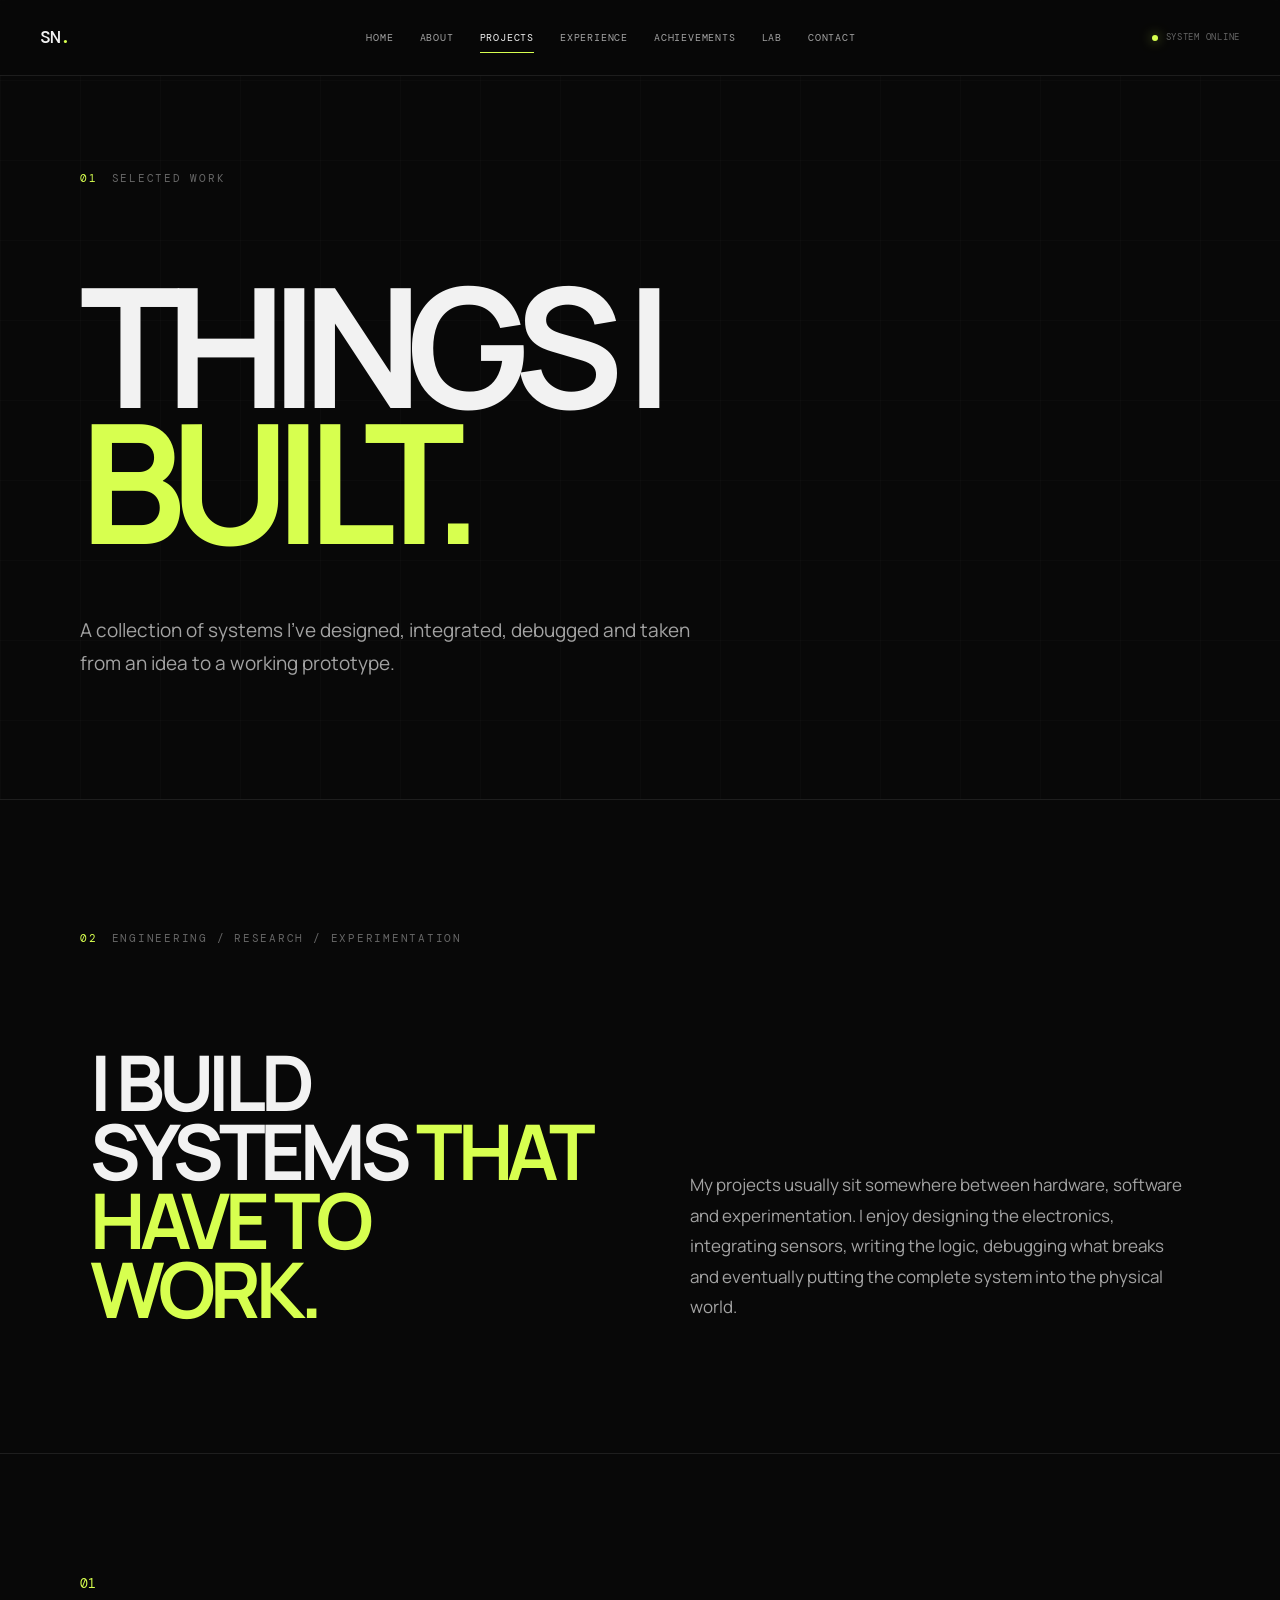
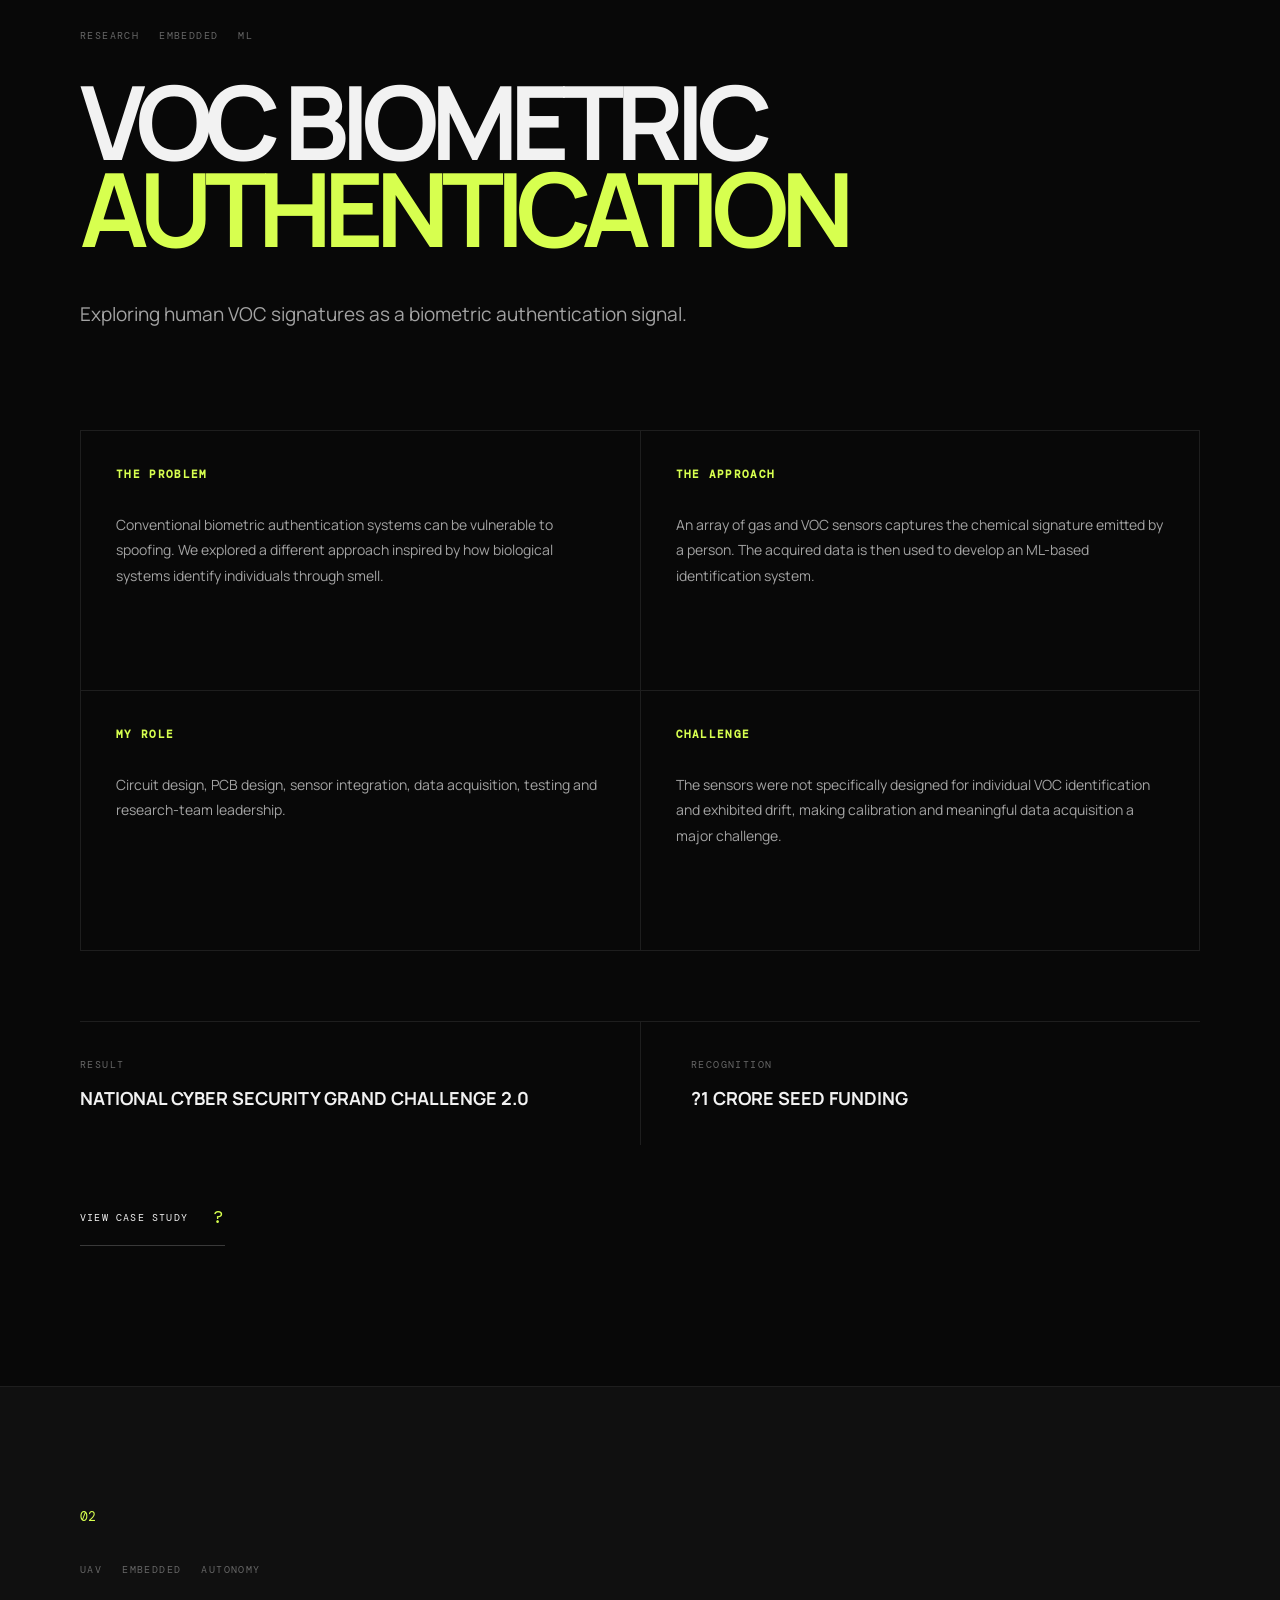
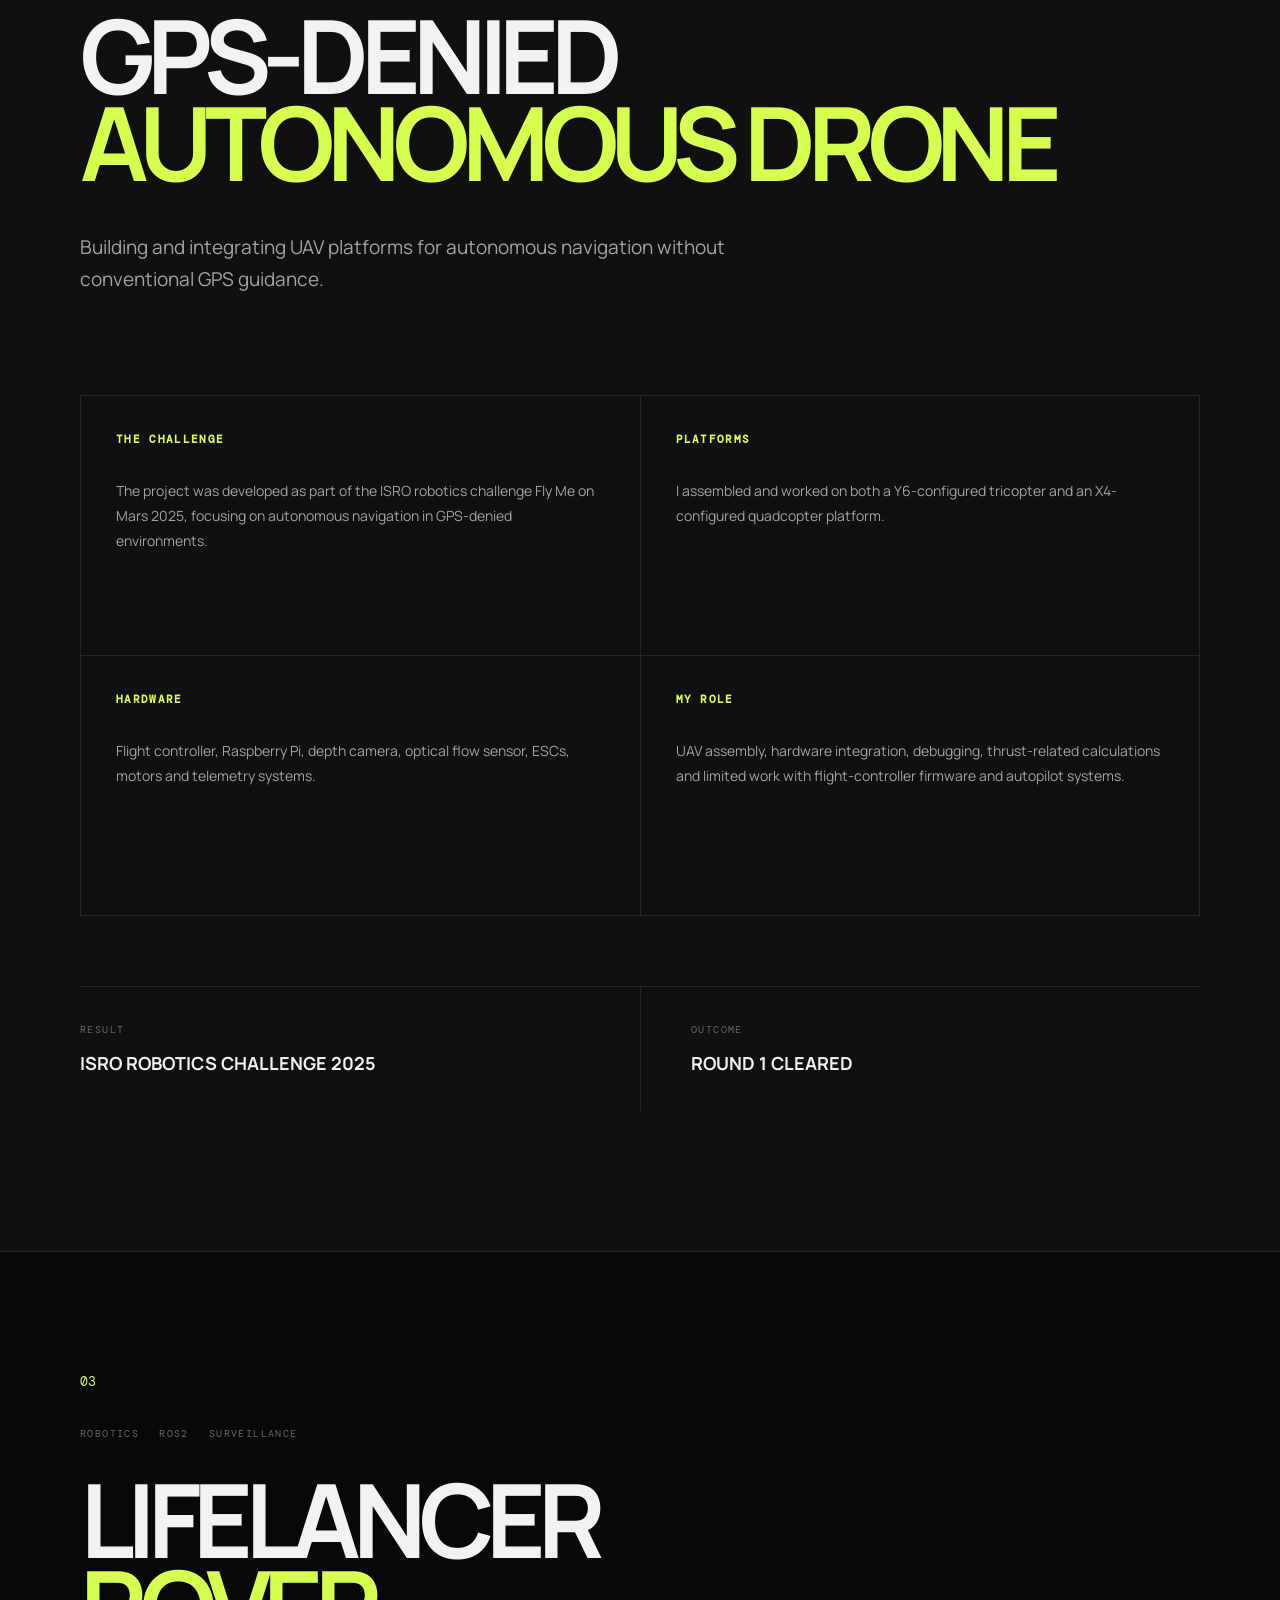
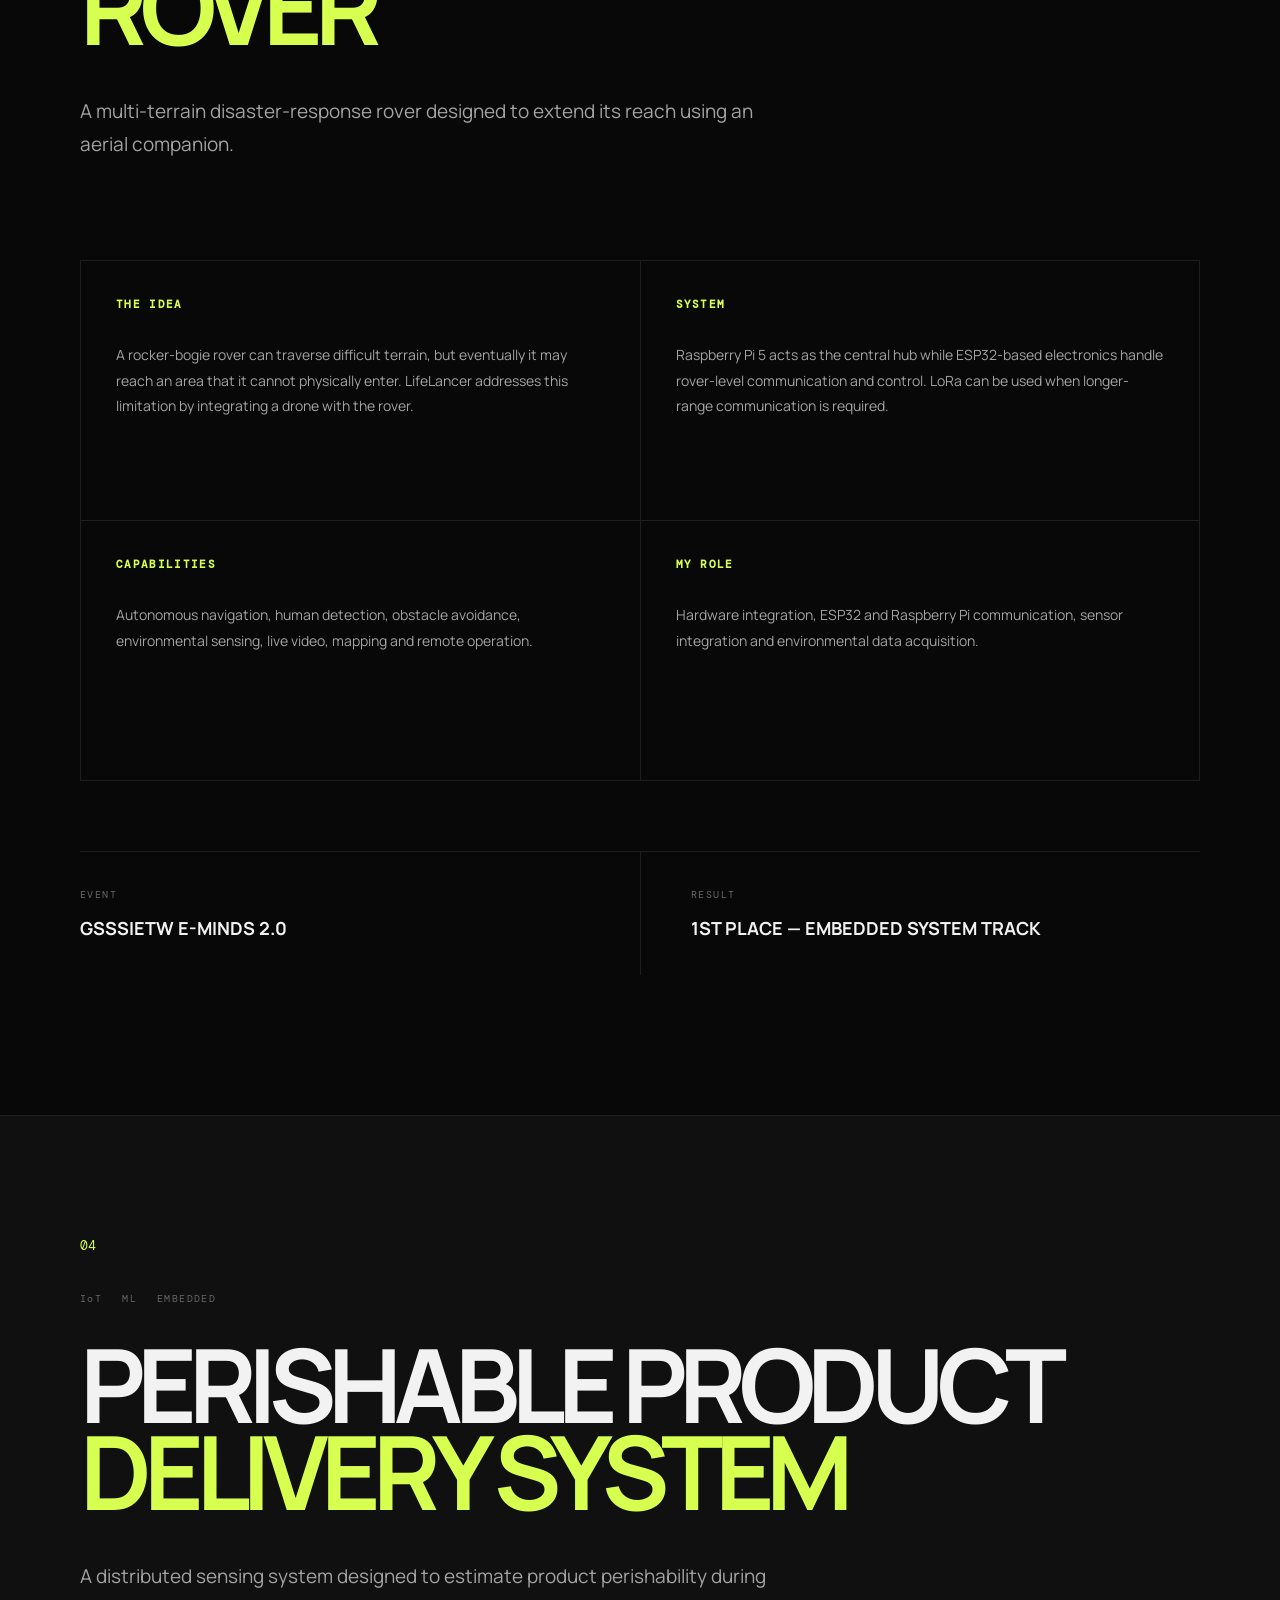
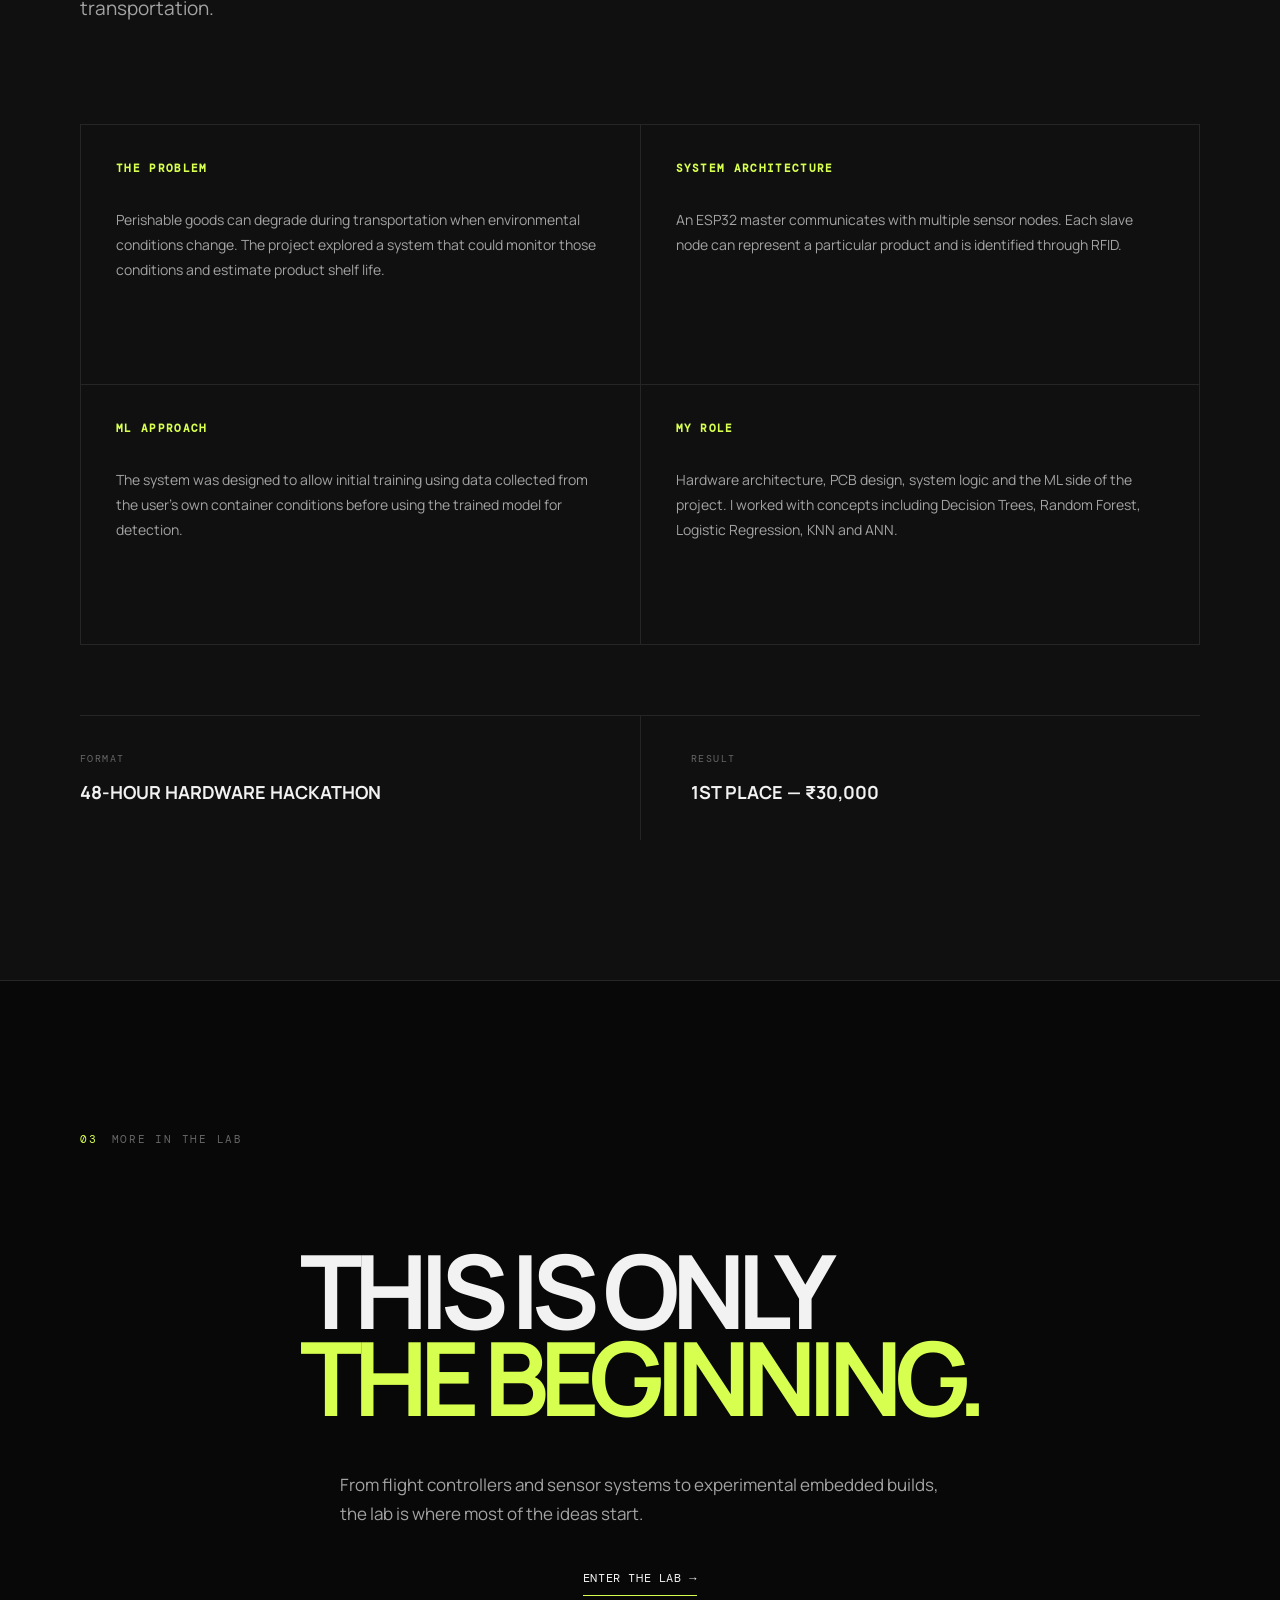
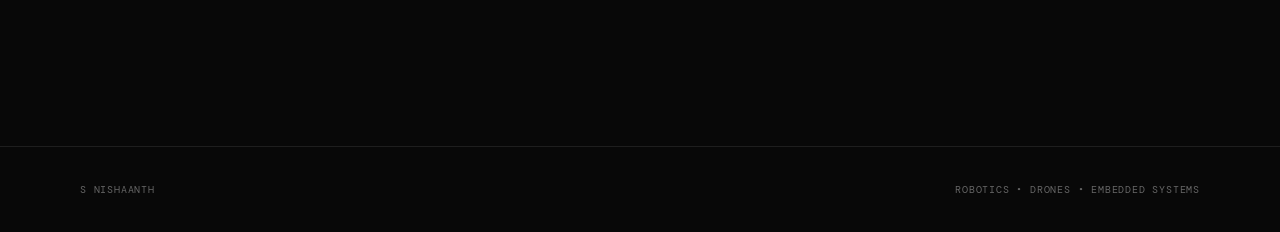
==== projects.html @ 8796f2fa "Initial portfolio website" ====
<!DOCTYPE html>
<html lang="en">
<head>
    <meta charset="UTF-8">
    <meta name="viewport" content="width=device-width, initial-scale=1.0">

    <title>S NISHAANTH | Projects</title>

    <meta
        name="description"
        content="Selected engineering projects by S NISHAANTH — robotics, drones, embedded systems, IoT and applied ML."
    >

    <link rel="stylesheet" href="css/style.css">
    <link rel="stylesheet" href="css/projects.css">
</head>

<body>

<!-- ================= NAVIGATION ================= -->

<header class="navbar">

    <a href="index.html" class="brand">
        SN<span>.</span>
    </a>

    <nav class="nav-links">
        <a href="index.html">Home</a>
        <a href="about.html">About</a>
        <a href="projects.html" class="active">Projects</a>
        <a href="experience.html">Experience</a>
        <a href="achievements.html">Achievements</a>
        <a href="lab.html">Lab</a>
        <a href="contact.html">Contact</a>
    </nav>

    <div class="system-status">
        <span class="status-dot"></span>
        SYSTEM ONLINE
    </div>

</header>


<!-- ================= PROJECT HERO ================= -->

<main>

<section class="projects-hero">

    <div class="section-label">
        <span>01</span>
        SELECTED WORK
    </div>

    <div class="projects-hero-content">

        <h1>
            THINGS I
            <span>BUILT.</span>
        </h1>

        <p>
            A collection of systems I've designed, integrated,
            debugged and taken from an idea to a working prototype.
        </p>

    </div>

</section>


<!-- ================= PROJECT INTRO ================= -->

<section class="project-intro">

    <div class="section-label">
        <span>02</span>
        ENGINEERING / RESEARCH / EXPERIMENTATION
    </div>

    <div class="intro-layout">

        <h2>
            I BUILD SYSTEMS
            <span>THAT HAVE TO WORK.</span>
        </h2>

        <p>
            My projects usually sit somewhere between hardware,
            software and experimentation. I enjoy designing the
            electronics, integrating sensors, writing the logic,
            debugging what breaks and eventually putting the
            complete system into the physical world.
        </p>

    </div>

</section>

<!-- ================= PROJECT 01 ================= -->

<section class="project project-featured">

    <div class="project-number">01</div>

    <div class="project-meta">
        <span>RESEARCH</span>
        <span>EMBEDDED</span>
        <span>ML</span>
    </div>

    <div class="project-content">

        <h2>
            VOC BIOMETRIC
            <span>AUTHENTICATION</span>
        </h2>

        <p class="project-subtitle">
            Exploring human VOC signatures as a biometric
            authentication signal.
        </p>

        <div class="project-grid">

            <div>
                <h3>THE PROBLEM</h3>

                <p>
                    Conventional biometric authentication systems
                    can be vulnerable to spoofing. We explored a
                    different approach inspired by how biological
                    systems identify individuals through smell.
                </p>
            </div>

            <div>
                <h3>THE APPROACH</h3>

                <p>
                    An array of gas and VOC sensors captures the
                    chemical signature emitted by a person. The
                    acquired data is then used to develop an ML-based
                    identification system.
                </p>
            </div>

            <div>
                <h3>MY ROLE</h3>

                <p>
                    Circuit design, PCB design, sensor integration,
                    data acquisition, testing and research-team
                    leadership.
                </p>
            </div>

            <div>
                <h3>CHALLENGE</h3>

                <p>
                    The sensors were not specifically designed for
                    individual VOC identification and exhibited
                    drift, making calibration and meaningful data
                    acquisition a major challenge.
                </p>
            </div>

        </div>

        <div class="project-result">

            <div>
                <span>RESULT</span>

                <strong>
                    NATIONAL CYBER SECURITY
                    GRAND CHALLENGE 2.0
                </strong>
            </div>

            <div>
                <span>RECOGNITION</span>

                <strong>
                    ?1 CRORE SEED FUNDING
                </strong>
            </div>

        </div>

        <div class="project-case-link">

            <a href="voc.html">
                VIEW CASE STUDY
                <span>?</span>
            </a>

        </div>

    </div>

</section>

  


<!-- ================= PROJECT 02 ================= -->

<section class="project project-dark">

    <div class="project-number">02</div>

    <div class="project-meta">
        <span>UAV</span>
        <span>EMBEDDED</span>
        <span>AUTONOMY</span>
    </div>

    <div class="project-content">

        <h2>
            GPS-DENIED
            <span>AUTONOMOUS DRONE</span>
        </h2>

        <p class="project-subtitle">
            Building and integrating UAV platforms for autonomous
            navigation without conventional GPS guidance.
        </p>

        <div class="project-grid">

            <div>
                <h3>THE CHALLENGE</h3>

                <p>
                    The project was developed as part of the ISRO
                    robotics challenge Fly Me on Mars 2025,
                    focusing on autonomous navigation in
                    GPS-denied environments.
                </p>
            </div>

            <div>
                <h3>PLATFORMS</h3>

                <p>
                    I assembled and worked on both a Y6-configured
                    tricopter and an X4-configured quadcopter
                    platform.
                </p>
            </div>

            <div>
                <h3>HARDWARE</h3>

                <p>
                    Flight controller, Raspberry Pi, depth camera,
                    optical flow sensor, ESCs, motors and telemetry
                    systems.
                </p>
            </div>

            <div>
                <h3>MY ROLE</h3>

                <p>
                    UAV assembly, hardware integration, debugging,
                    thrust-related calculations and limited work
                    with flight-controller firmware and autopilot
                    systems.
                </p>
            </div>

        </div>

        <div class="project-result">

            <div>
                <span>RESULT</span>
                <strong>
                    ISRO ROBOTICS CHALLENGE 2025
                </strong>
            </div>

            <div>
                <span>OUTCOME</span>
                <strong>
                    ROUND 1 CLEARED
                </strong>
            </div>

        </div>

    </div>

</section>


<!-- ================= PROJECT 03 ================= -->

<section class="project">

    <div class="project-number">03</div>

    <div class="project-meta">
        <span>ROBOTICS</span>
        <span>ROS2</span>
        <span>SURVEILLANCE</span>
    </div>

    <div class="project-content">

        <h2>
            LIFELANCER
            <span>ROVER</span>
        </h2>

        <p class="project-subtitle">
            A multi-terrain disaster-response rover designed to
            extend its reach using an aerial companion.
        </p>

        <div class="project-grid">

            <div>
                <h3>THE IDEA</h3>

                <p>
                    A rocker-bogie rover can traverse difficult
                    terrain, but eventually it may reach an area
                    that it cannot physically enter. LifeLancer
                    addresses this limitation by integrating a
                    drone with the rover.
                </p>
            </div>

            <div>
                <h3>SYSTEM</h3>

                <p>
                    Raspberry Pi 5 acts as the central hub while
                    ESP32-based electronics handle rover-level
                    communication and control. LoRa can be used
                    when longer-range communication is required.
                </p>
            </div>

            <div>
                <h3>CAPABILITIES</h3>

                <p>
                    Autonomous navigation, human detection,
                    obstacle avoidance, environmental sensing,
                    live video, mapping and remote operation.
                </p>
            </div>

            <div>
                <h3>MY ROLE</h3>

                <p>
                    Hardware integration, ESP32 and Raspberry Pi
                    communication, sensor integration and
                    environmental data acquisition.
                </p>
            </div>

        </div>

        <div class="project-result">

            <div>
                <span>EVENT</span>
                <strong>
                    GSSSIETW E-MINDS 2.0
                </strong>
            </div>

            <div>
                <span>RESULT</span>
                <strong>
                    1ST PLACE — EMBEDDED SYSTEM TRACK
                </strong>
            </div>

        </div>

    </div>

</section>


<!-- ================= PROJECT 04 ================= -->

<section class="project project-dark">

    <div class="project-number">04</div>

    <div class="project-meta">
        <span>IoT</span>
        <span>ML</span>
        <span>EMBEDDED</span>
    </div>

    <div class="project-content">

        <h2>
            PERISHABLE PRODUCT
            <span>DELIVERY SYSTEM</span>
        </h2>

        <p class="project-subtitle">
            A distributed sensing system designed to estimate
            product perishability during transportation.
        </p>

        <div class="project-grid">

            <div>
                <h3>THE PROBLEM</h3>

                <p>
                    Perishable goods can degrade during
                    transportation when environmental conditions
                    change. The project explored a system that could
                    monitor those conditions and estimate product
                    shelf life.
                </p>
            </div>

            <div>
                <h3>SYSTEM ARCHITECTURE</h3>

                <p>
                    An ESP32 master communicates with multiple
                    sensor nodes. Each slave node can represent a
                    particular product and is identified through RFID.
                </p>
            </div>

            <div>
                <h3>ML APPROACH</h3>

                <p>
                    The system was designed to allow initial training
                    using data collected from the user's own
                    container conditions before using the trained
                    model for detection.
                </p>
            </div>

            <div>
                <h3>MY ROLE</h3>

                <p>
                    Hardware architecture, PCB design, system logic
                    and the ML side of the project. I worked with
                    concepts including Decision Trees, Random Forest,
                    Logistic Regression, KNN and ANN.
                </p>
            </div>

        </div>

        <div class="project-result">

            <div>
                <span>FORMAT</span>
                <strong>
                    48-HOUR HARDWARE HACKATHON
                </strong>
            </div>

            <div>
                <span>RESULT</span>
                <strong>
                    1ST PLACE — ₹30,000
                </strong>
            </div>

        </div>

    </div>

</section>


<!-- ================= END ================= -->

<section class="projects-end">

    <div class="section-label">
        <span>03</span>
        MORE IN THE LAB
    </div>

    <h2>
        THIS IS ONLY
        <span>THE BEGINNING.</span>
    </h2>

    <p>
        From flight controllers and sensor systems to
        experimental embedded builds, the lab is where
        most of the ideas start.
    </p>

    <a href="lab.html" class="text-link">
        ENTER THE LAB →
    </a>

</section>

</main>


<!-- ================= FOOTER ================= -->

<footer>

    <div>
        S NISHAANTH
    </div>

    <div>
        ROBOTICS • DRONES • EMBEDDED SYSTEMS
    </div>

</footer>

<script src="js/main.js"></script>

</body>
</html>
---- css/style.css ----
@import url('https://fonts.googleapis.com/css2?family=DM+Mono:wght@300;400;500&family=Manrope:wght@400;500;600;700;800&display=swap');

/* =========================================================
   ROOT / DESIGN SYSTEM
========================================================= */

:root {
    --bg: #080808;
    --bg-soft: #0c0c0c;
    --surface: #111111;
    --surface-hover: #171717;

    --text: #f2f2f2;
    --text-soft: #a3a3a3;
    --text-dim: #666666;

    --line: rgba(255, 255, 255, 0.09);
    --line-strong: rgba(255, 255, 255, 0.20);

    --accent: #d7ff4f;

    --mono: "DM Mono", monospace;
    --sans: "Manrope", sans-serif;

    --max-width: 1400px;
}


/* =========================================================
   RESET
========================================================= */

* {
    margin: 0;
    padding: 0;
    box-sizing: border-box;
}

html {
    scroll-behavior: smooth;
}

body {
    background: var(--bg);
    color: var(--text);
    font-family: var(--sans);
    line-height: 1.5;
    overflow-x: hidden;
}

a {
    color: inherit;
    text-decoration: none;
}

button,
input,
textarea {
    font: inherit;
}

::selection {
    background: var(--accent);
    color: #000;
}


/* =========================================================
   GLOBAL
========================================================= */

.section {
    width: min(var(--max-width), calc(100% - 80px));
    margin: 0 auto;
    padding: 140px 0;
}

.section-label {
    display: flex;
    align-items: center;
    gap: 14px;

    color: var(--text-dim);

    font-family: var(--mono);
    font-size: 11px;
    letter-spacing: 0.16em;
    text-transform: uppercase;
}

.section-label span {
    color: var(--accent);
}


/* =========================================================
   NAVIGATION
========================================================= */

.navbar {
    position: fixed;
    top: 0;
    left: 0;

    width: 100%;
    height: 76px;

    padding: 0 40px;

    display: flex;
    align-items: center;
    justify-content: space-between;

    border-bottom: 1px solid var(--line);

    background: rgba(8, 8, 8, 0.82);

    backdrop-filter: blur(14px);

    z-index: 1000;
}

.brand {
    font-family: var(--mono);
    font-size: 18px;
    font-weight: 500;
    letter-spacing: -0.05em;
}

.brand span {
    color: var(--accent);
}

.nav-links {
    display: flex;
    gap: 26px;
}

.nav-links a {
    position: relative;

    color: var(--text-soft);

    font-family: var(--mono);
    font-size: 10px;
    letter-spacing: 0.08em;
    text-transform: uppercase;

    transition: color 0.25s ease;
}

.nav-links a:hover,
.nav-links a.active {
    color: var(--text);
}

.nav-links a.active::after {
    content: "";

    position: absolute;
    left: 0;
    bottom: -8px;

    width: 100%;
    height: 1px;

    background: var(--accent);
}

.system-status {
    display: flex;
    align-items: center;
    gap: 8px;

    color: var(--text-dim);

    font-family: var(--mono);
    font-size: 9px;
    letter-spacing: 0.08em;
}

.status-dot {
    width: 6px;
    height: 6px;

    border-radius: 50%;

    background: var(--accent);

    box-shadow: 0 0 12px rgba(215, 255, 79, 0.6);
}


/* =========================================================
   HERO
========================================================= */

.hero {
    position: relative;

    min-height: 100vh;

    padding: 180px 80px 150px;

    display: flex;
    flex-direction: column;
    justify-content: center;

    overflow: hidden;
}

.hero-grid {
    position: absolute;
    inset: 0;

    background-image:
        linear-gradient(var(--line) 1px, transparent 1px),
        linear-gradient(90deg, var(--line) 1px, transparent 1px);

    background-size: 80px 80px;

    opacity: 0.25;

    mask-image: linear-gradient(
        to bottom,
        black,
        transparent 90%
    );

    pointer-events: none;
}

.hero-content {
    position: relative;
    z-index: 2;

    max-width: 1150px;
}

.eyebrow {
    display: flex;
    gap: 14px;

    margin-bottom: 28px;

    color: var(--text-dim);

    font-family: var(--mono);
    font-size: 11px;
    letter-spacing: 0.16em;
}

.eyebrow span {
    color: var(--accent);
}

.hero h1 {
    margin-bottom: 16px;

    font-size: clamp(64px, 11vw, 170px);

    font-weight: 800;

    letter-spacing: -0.08em;
    line-height: 0.9;
}

.hero-role {
    color: var(--text-soft);

    font-family: var(--mono);
    font-size: clamp(12px, 1.4vw, 17px);
    letter-spacing: 0.12em;
}

.hero-role span {
    color: var(--accent);
}

.hero-statement {
    max-width: 780px;

    margin-top: 50px;

    color: var(--text-soft);

    font-size: clamp(24px, 3vw, 42px);
    line-height: 1.25;

    letter-spacing: -0.035em;
}

.hero-statement span {
    color: var(--accent);
}

.hero-actions {
    display: flex;
    gap: 14px;

    margin-top: 50px;
    margin-bottom: 90px;
}

.btn {
    display: inline-flex;
    align-items: center;
    gap: 20px;

    padding: 15px 20px;

    border: 1px solid var(--line-strong);

    font-family: var(--mono);
    font-size: 10px;
    letter-spacing: 0.08em;

    transition:
        background 0.25s ease,
        color 0.25s ease,
        border-color 0.25s ease,
        transform 0.25s ease;
}

.btn:hover {
    transform: translateY(-2px);
}

.btn-primary {
    background: var(--accent);
    color: #000;
    border-color: var(--accent);
}

.btn-primary:hover {
    background: #e5ff7a;
}

.btn-secondary:hover {
    background: var(--surface);
    border-color: var(--text-soft);
}

.hero-meta {
    position: absolute;

    left: 80px;
    right: 80px;
    bottom: 45px;

    display: flex;
    gap: 80px;

    z-index: 2;
}

.hero-meta > div {
    display: flex;
    flex-direction: column;
    gap: 7px;
}

.meta-label {
    color: var(--text-dim);

    font-family: var(--mono);
    font-size: 9px;
    letter-spacing: 0.14em;
}

.meta-value {
    color: var(--text-soft);

    font-family: var(--mono);
    font-size: 11px;
}

.scroll-indicator {
    position: absolute;

    right: 80px;
    bottom: 45px;

    display: flex;
    align-items: center;
    gap: 12px;

    color: var(--text-dim);

    font-family: var(--mono);
    font-size: 9px;
    letter-spacing: 0.10em;

    z-index: 2;
}

.scroll-line {
    width: 60px;
    height: 1px;

    background: var(--line-strong);
}


/* =========================================================
   INTRO
========================================================= */

.intro {
    display: grid;
    grid-template-columns: 1fr 2fr;
    gap: 80px;

    border-top: 1px solid var(--line);
}

.intro-content {
    max-width: 900px;
}

.intro h2 {
    font-size: clamp(38px, 5vw, 72px);
    line-height: 1.02;
    letter-spacing: -0.06em;
}

.intro h2 span {
    color: var(--accent);
}

.intro p {
    max-width: 680px;

    margin-top: 40px;

    color: var(--text-soft);

    font-size: 18px;
    line-height: 1.8;
}


/* =========================================================
   TEXT LINKS
========================================================= */

.text-link {
    display: inline-block;

    margin-top: 30px;

    color: var(--text);

    font-family: var(--mono);
    font-size: 10px;
    letter-spacing: 0.08em;

    border-bottom: 1px solid var(--line-strong);

    padding-bottom: 6px;

    transition:
        color 0.25s ease,
        border-color 0.25s ease;
}

.text-link:hover {
    color: var(--accent);
    border-color: var(--accent);
}


/* =========================================================
   PROJECTS
========================================================= */

.projects-preview {
    border-top: 1px solid var(--line);
}

.section-heading {
    display: flex;
    justify-content: space-between;
    align-items: center;

    margin-bottom: 60px;
}

.section-heading .text-link {
    margin-top: 0;
}

.project-list {
    border-top: 1px solid var(--line);
}

.project-card {
    position: relative;

    display: grid;
    grid-template-columns: 100px 1fr 60px;
    align-items: center;

    min-height: 240px;

    padding: 30px 0;

    border-bottom: 1px solid var(--line);

    transition:
        padding 0.35s ease,
        background 0.35s ease;
}

.project-card:hover {
    padding-left: 25px;
    padding-right: 25px;

    background: var(--surface);
}

.project-number {
    color: var(--text-dim);

    font-family: var(--mono);
    font-size: 11px;
}

.project-category {
    margin-bottom: 14px;

    color: var(--text-dim);

    font-family: var(--mono);
    font-size: 9px;
    letter-spacing: 0.12em;
}

.project-info h3 {
    font-size: clamp(28px, 4vw, 58px);
    line-height: 0.95;
    letter-spacing: -0.055em;
}

.project-info p {
    max-width: 580px;

    margin-top: 18px;

    color: var(--text-soft);

    font-size: 14px;
}

.project-arrow {
    color: var(--text-dim);

    font-size: 24px;

    transition:
        color 0.25s ease,
        transform 0.25s ease;
}

.project-card:hover .project-arrow {
    color: var(--accent);
    transform: translate(5px, -5px);
}


/* =========================================================
   IMPACT
========================================================= */

.impact {
    border-top: 1px solid var(--line);
}

.impact-grid {
    display: grid;
    grid-template-columns: repeat(3, 1fr);

    margin-top: 70px;

    border-top: 1px solid var(--line);
    border-bottom: 1px solid var(--line);
}

.impact-block {
    min-height: 360px;

    padding: 35px;

    border-right: 1px solid var(--line);

    display: flex;
    flex-direction: column;
    justify-content: space-between;
}

.impact-block:last-child {
    border-right: none;
}

.impact-number {
    color: var(--accent);

    font-family: var(--mono);
    font-size: 11px;
}

.impact-block h3 {
    font-size: 52px;
    letter-spacing: -0.06em;
}

.impact-block p {
    max-width: 300px;

    color: var(--text-soft);

    font-size: 14px;
    line-height: 1.7;
}


/* =========================================================
   PHILOSOPHY
========================================================= */

.philosophy {
    border-top: 1px solid var(--line);
}

.philosophy blockquote {
    max-width: 1100px;

    margin-top: 70px;

    font-size: clamp(38px, 5vw, 75px);
    line-height: 1.05;
    letter-spacing: -0.06em;
}

.philosophy blockquote::first-letter {
    color: var(--accent);
}


/* =========================================================
   CTA
========================================================= */

.cta {
    border-top: 1px solid var(--line);
}

.cta h2 {
    max-width: 900px;

    margin-top: 60px;

    font-size: clamp(60px, 10vw, 150px);
    line-height: 0.85;

    letter-spacing: -0.08em;
}

.cta h2 span {
    color: var(--accent);
}

.cta p {
    max-width: 500px;

    margin-top: 40px;

    color: var(--text-soft);
}

.cta .btn {
    margin-top: 35px;
}


/* =========================================================
   FOOTER
========================================================= */

.footer {
    width: min(var(--max-width), calc(100% - 80px));

    margin: 0 auto;

    padding: 35px 0;

    border-top: 1px solid var(--line);

    display: grid;
    grid-template-columns: 1fr auto 1fr;
    align-items: center;
}

.footer-brand {
    font-family: var(--mono);
    font-size: 11px;
}

.footer-links {
    display: flex;
    gap: 25px;
}

.footer-links a {
    color: var(--text-dim);

    font-family: var(--mono);
    font-size: 9px;
    letter-spacing: 0.08em;

    transition: color 0.2s ease;
}

.footer-links a:hover {
    color: var(--accent);
}

.footer-copy {
    text-align: right;

    color: var(--text-dim);

    font-family: var(--mono);
    font-size: 9px;
}


/* =========================================================
   RESPONSIVE
========================================================= */

@media (max-width: 1000px) {

    .nav-links {
        display: none;
    }

    .system-status {
        display: none;
    }

    .navbar {
        padding: 0 25px;
    }

    .hero {
        padding: 150px 30px 100px;
    }

    .hero-meta {
        left: 30px;
        right: 30px;

        gap: 35px;
    }

    .scroll-indicator {
        display: none;
    }

    .section {
        width: min(100% - 50px, var(--max-width));
        padding: 100px 0;
    }

    .intro {
        grid-template-columns: 1fr;
        gap: 45px;
    }

    .impact-grid {
        grid-template-columns: 1fr;
    }

    .impact-block {
        border-right: none;
        border-bottom: 1px solid var(--line);
    }

    .impact-block:last-child {
        border-bottom: none;
    }

    .footer {
        width: calc(100% - 50px);

        grid-template-columns: 1fr;

        gap: 20px;
    }

    .footer-copy {
        text-align: left;
    }
}


@media (max-width: 600px) {

    .hero h1 {
        font-size: 18vw;
    }

    .hero-statement {
        font-size: 27px;
    }

    .hero-meta {
        position: relative;

        left: auto;
        right: auto;
        bottom: auto;

        margin-top: 10px;

        flex-direction: column;
        gap: 20px;
    }

    .hero-actions {
        flex-direction: column;
        align-items: flex-start;

        margin-bottom: 50px;
    }

    .project-card {
        grid-template-columns: 45px 1fr 30px;
        min-height: 200px;
    }

    .project-card:hover {
        padding-left: 10px;
        padding-right: 10px;
    }

    .project-info h3 {
        font-size: 30px;
    }

    .project-info p {
        font-size: 12px;
    }

    .impact-block {
        min-height: 280px;
    }

    .cta h2 {
        font-size: 18vw;
    }
}
---- css/projects.css ----
/* =========================================================
   PROJECTS PAGE
========================================================= */

.projects-hero {
    min-height: 82vh;
    padding: 170px 80px 120px;
    border-bottom: 1px solid var(--line);
    position: relative;
    overflow: hidden;
}

.projects-hero::before {
    content: "";
    position: absolute;
    inset: 0;

    background-image:
        linear-gradient(var(--line) 1px, transparent 1px),
        linear-gradient(90deg, var(--line) 1px, transparent 1px);

    background-size: 80px 80px;
    opacity: 0.2;

    pointer-events: none;
}

.projects-hero-content {
    position: relative;
    z-index: 2;
    max-width: 1200px;
    margin: 90px auto 0;
}

.projects-hero h1 {
    font-size: clamp(80px, 13vw, 200px);
    line-height: 0.82;
    letter-spacing: -0.09em;
    margin: 0;
    max-width: 1100px;
}

.projects-hero h1 span {
    color: var(--accent);
    display: block;
}

.projects-hero p {
    max-width: 650px;
    margin-top: 65px;
    color: var(--text-soft);
    font-size: 19px;
    line-height: 1.7;
}


/* =========================================================
   INTRO
========================================================= */

.project-intro {
    padding: 130px 80px;
    border-bottom: 1px solid var(--line);
}

.intro-layout {
    max-width: 1100px;
    margin: 100px auto 0;

    display: grid;
    grid-template-columns: 1fr 1fr;
    gap: 100px;
    align-items: end;
}

.intro-layout h2 {
    font-size: clamp(45px, 6vw, 90px);
    line-height: 0.9;
    letter-spacing: -0.07em;
    margin: 0;
}

.intro-layout h2 span {
    color: var(--accent);
}

.intro-layout p {
    color: var(--text-soft);
    font-size: 17px;
    line-height: 1.8;
}


/* =========================================================
   PROJECT
========================================================= */

.project {
    padding: 120px 80px 140px;
    border-bottom: 1px solid var(--line);
    position: relative;
}

.project-dark {
    background: #101010;
}

.project-number {
    color: var(--accent);
    font-family: var(--mono);
    font-size: 13px;
    margin-bottom: 35px;
}

.project-meta {
    display: flex;
    gap: 20px;
    margin-bottom: 35px;

    color: var(--text-dim);
    font-family: var(--mono);
    font-size: 10px;
    letter-spacing: 0.14em;
}

.project-content {
    max-width: 1200px;
    margin: auto;
}

.project h2 {
    font-size: clamp(55px, 8vw, 120px);
    line-height: 0.85;
    letter-spacing: -0.08em;
    margin: 0;
    max-width: 1000px;
}

.project h2 span {
    display: block;
    color: var(--accent);
}

.project-subtitle {
    max-width: 700px;
    margin-top: 45px;

    color: var(--text-soft);
    font-size: 19px;
    line-height: 1.7;
}


/* =========================================================
   PROJECT GRID
========================================================= */

.project-grid {
    display: grid;
    grid-template-columns: repeat(2, 1fr);

    margin-top: 100px;

    border-top: 1px solid var(--line);
    border-left: 1px solid var(--line);
}

.project-grid > div {
    min-height: 260px;
    padding: 35px;

    border-right: 1px solid var(--line);
    border-bottom: 1px solid var(--line);
}

.project-grid h3 {
    color: var(--accent);

    font-family: var(--mono);
    font-size: 11px;
    letter-spacing: 0.12em;

    margin-bottom: 30px;
}

.project-grid p {
    max-width: 500px;

    color: var(--text-soft);
    font-size: 14px;
    line-height: 1.8;

    margin: 0;
}


/* =========================================================
   RESULT
========================================================= */

.project-result {
    display: grid;
    grid-template-columns: 1fr 1fr;

    margin-top: 70px;

    border-top: 1px solid var(--line);
}

.project-result > div {
    padding: 35px 0;
}

.project-result > div + div {
    padding-left: 50px;
    border-left: 1px solid var(--line);
}

.project-result span {
    display: block;

    color: var(--text-dim);
    font-family: var(--mono);
    font-size: 10px;
    letter-spacing: 0.14em;

    margin-bottom: 15px;
}

.project-result strong {
    display: block;

    color: var(--text);
    font-size: 18px;
    line-height: 1.3;
}


/* =========================================================
   END SECTION
========================================================= */

.projects-end {
    min-height: 75vh;

    padding: 150px 80px;

    display: flex;
    flex-direction: column;
    justify-content: center;

    border-bottom: 1px solid var(--line);
}

.projects-end h2 {
    max-width: 1000px;

    margin: 100px auto 0;

    font-size: clamp(55px, 8vw, 120px);
    line-height: 0.85;
    letter-spacing: -0.08em;
}

.projects-end h2 span {
    display: block;
    color: var(--accent);
}

.projects-end p {
    max-width: 600px;
    margin: 50px auto 0;

    color: var(--text-soft);
    font-size: 17px;
    line-height: 1.7;
}

.text-link {
    width: fit-content;

    margin: 40px auto 0;

    color: var(--text);
    font-family: var(--mono);
    font-size: 12px;
    letter-spacing: 0.05em;

    border-bottom: 1px solid var(--accent);
    padding-bottom: 8px;
}


/* =========================================================
   FOOTER
========================================================= */

footer {
    padding: 35px 80px;

    display: flex;
    justify-content: space-between;

    color: var(--text-dim);

    font-family: var(--mono);
    font-size: 10px;
    letter-spacing: 0.08em;
}


/* =========================================================
   RESPONSIVE
========================================================= */

@media (max-width: 900px) {

    .projects-hero,
    .project-intro,
    .project,
    .projects-end {
        padding-left: 30px;
        padding-right: 30px;
    }

    .intro-layout {
        grid-template-columns: 1fr;
        gap: 45px;
    }

    .project-grid {
        grid-template-columns: 1fr;
    }

    .project-result {
        grid-template-columns: 1fr;
    }

    .project-result > div + div {
        padding-left: 0;
        border-left: none;
        border-top: 1px solid var(--line);
    }

    footer {
        padding: 30px;
        flex-direction: column;
        gap: 15px;
    }
}


@media (max-width: 600px) {

    .projects-hero {
        min-height: 75vh;
        padding-top: 130px;
    }

    .projects-hero-content {
        margin-top: 60px;
    }

    .projects-hero h1 {
        font-size: 22vw;
    }

    .project h2 {
        font-size: 17vw;
    }

    .project-grid > div {
        min-height: auto;
        padding: 25px;
    }

    .projects-end {
        min-height: 65vh;
    }
}
/* =========================================================
   PROJECT CASE STUDY LINK
========================================================= */

.project-case-link {
    margin-top: 45px;
}

.project-case-link a {
    display: inline-flex;
    align-items: center;
    gap: 25px;

    padding: 14px 0;

    color: var(--text);

    font-family: var(--mono);
    font-size: 10px;
    letter-spacing: 0.12em;

    border-bottom: 1px solid var(--line-strong);

    transition:
        color 0.25s ease,
        border-color 0.25s ease,
        gap 0.25s ease;
}

.project-case-link a span {
    color: var(--accent);
    font-size: 18px;
}

.project-case-link a:hover {
    color: var(--accent);
    border-color: var(--accent);
    gap: 32px;
}
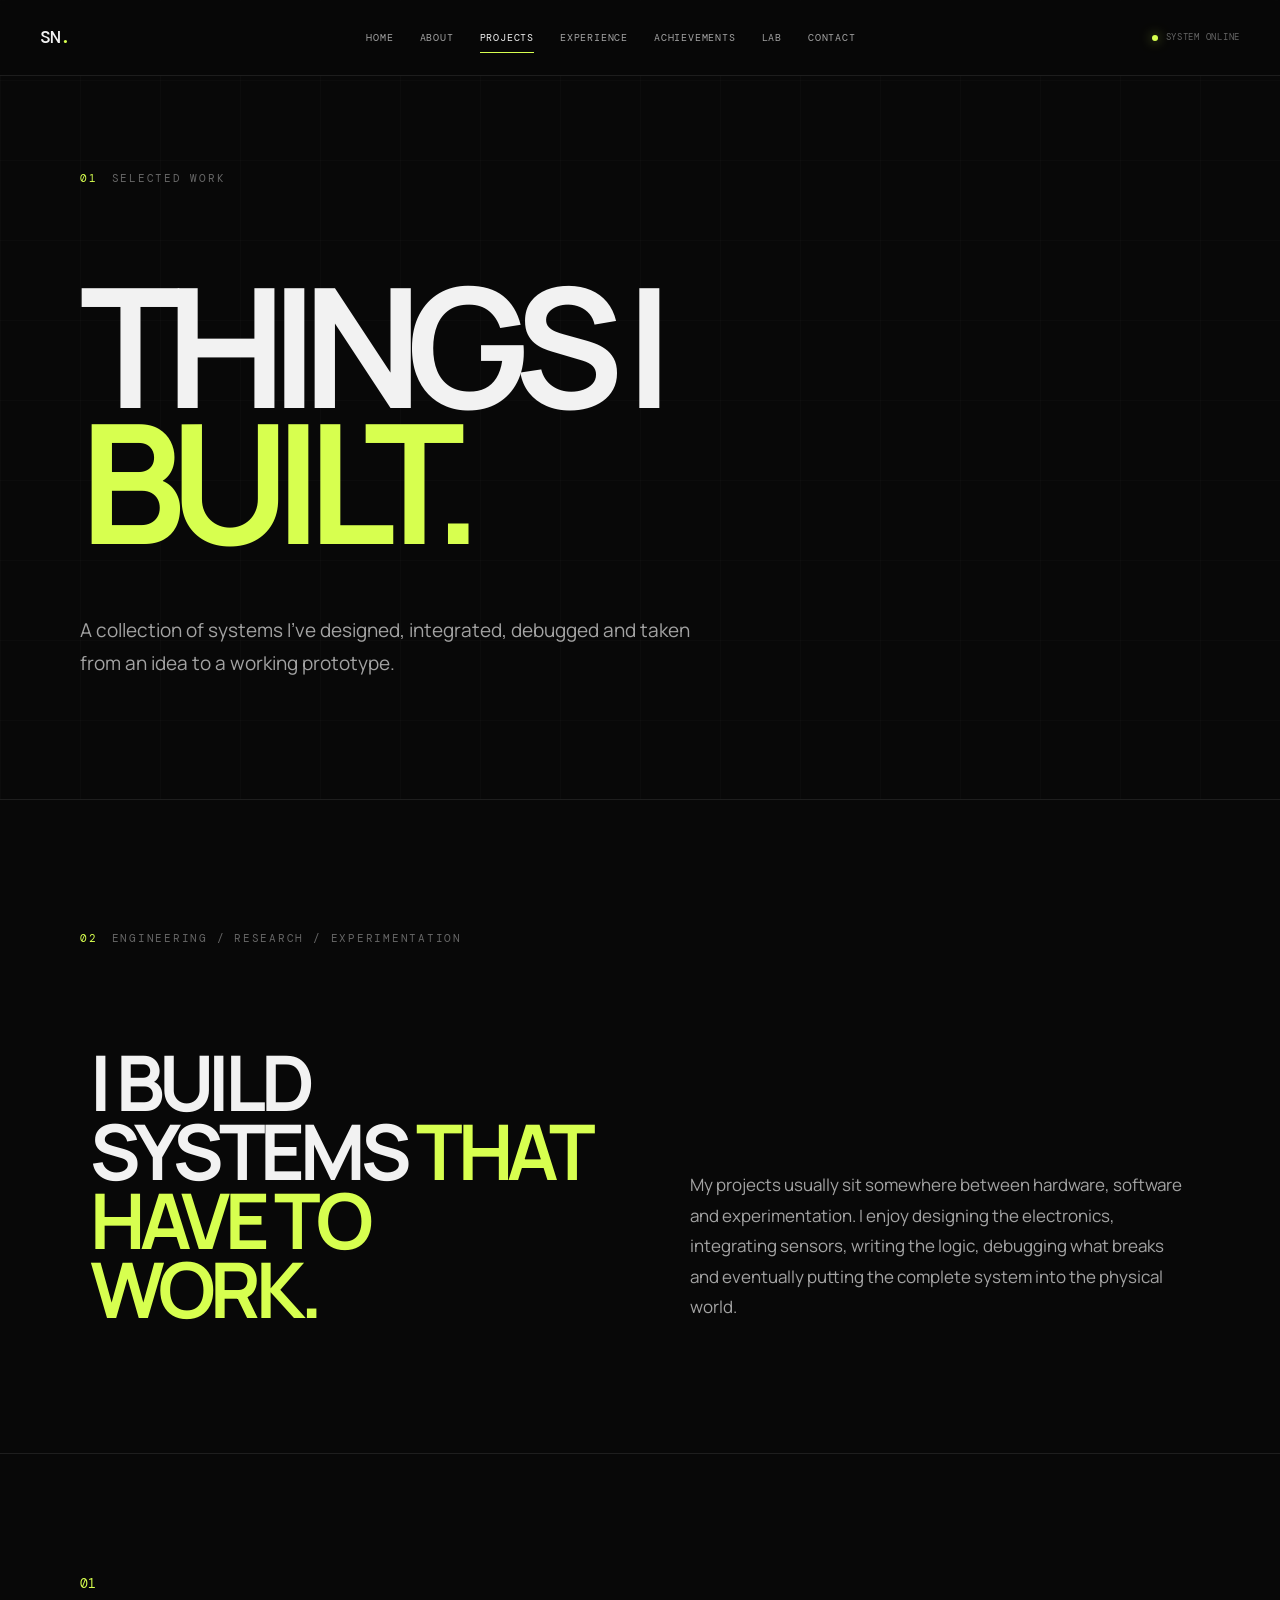
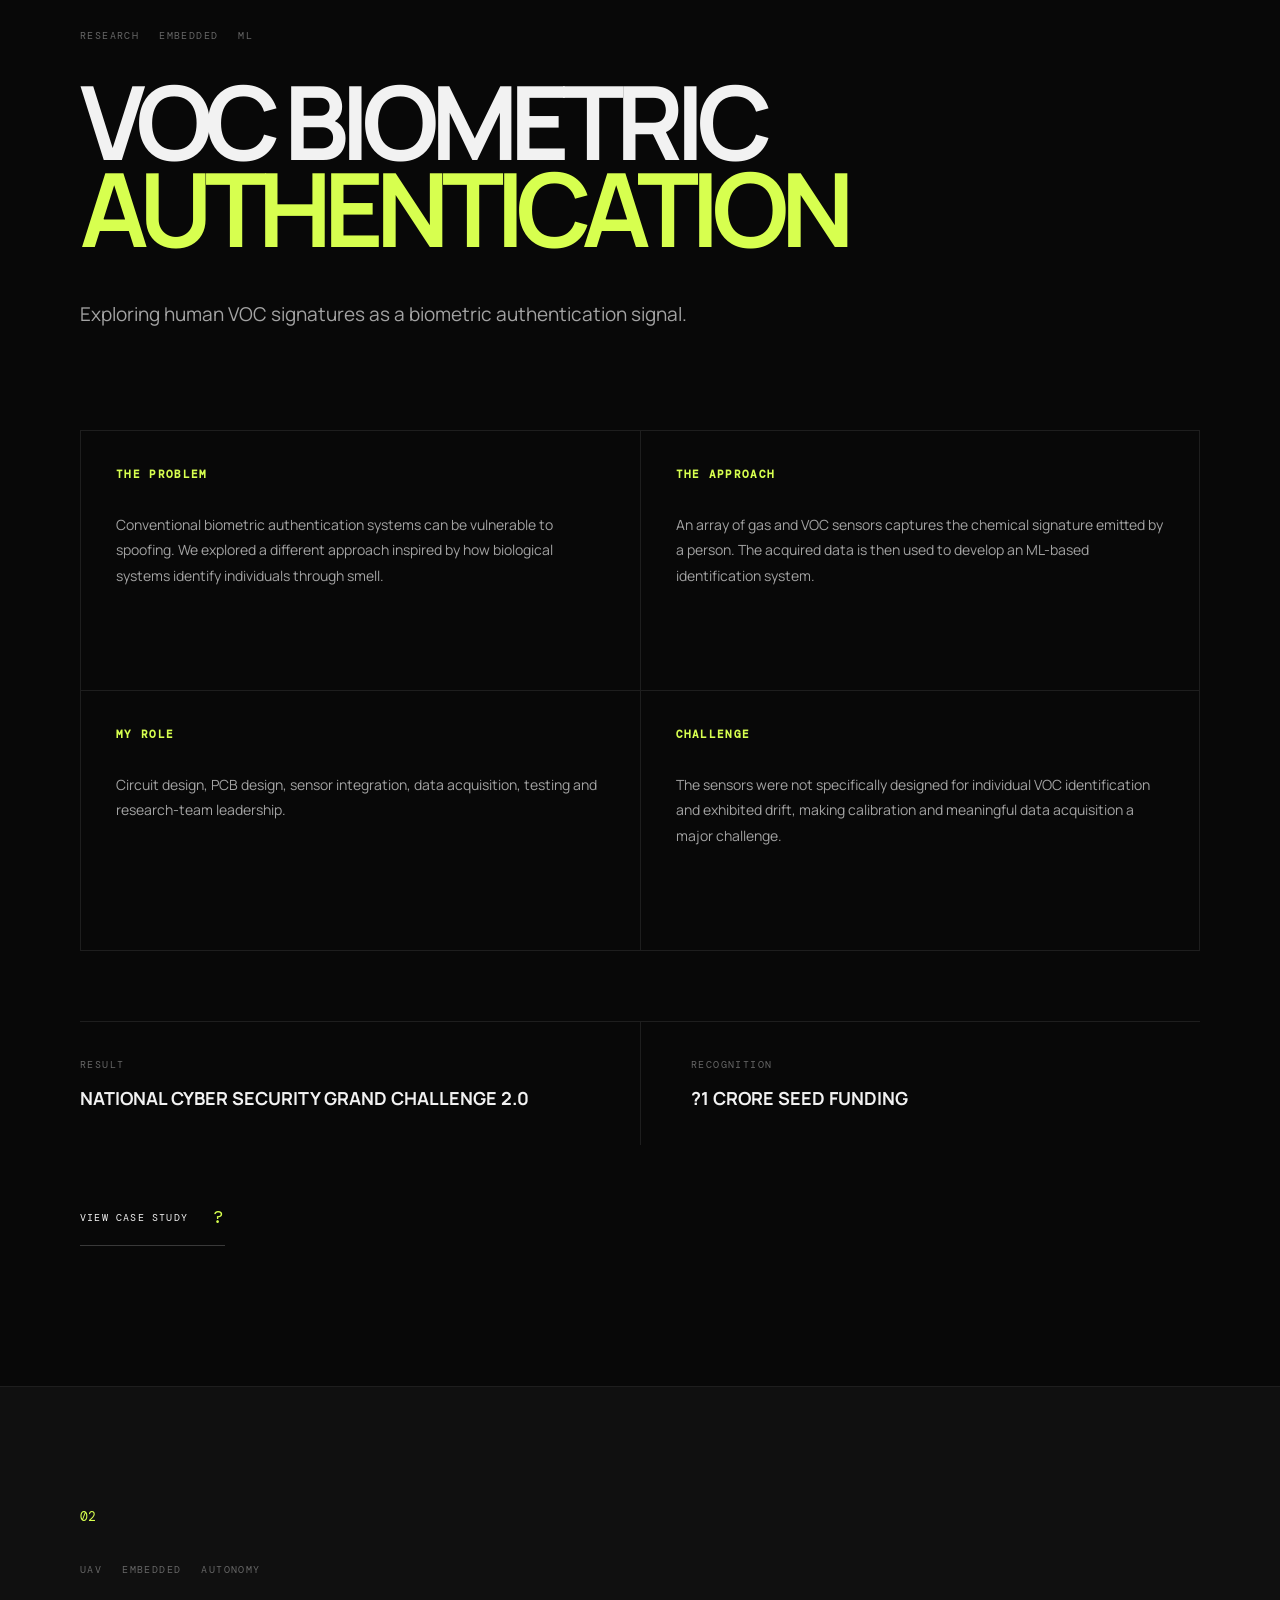
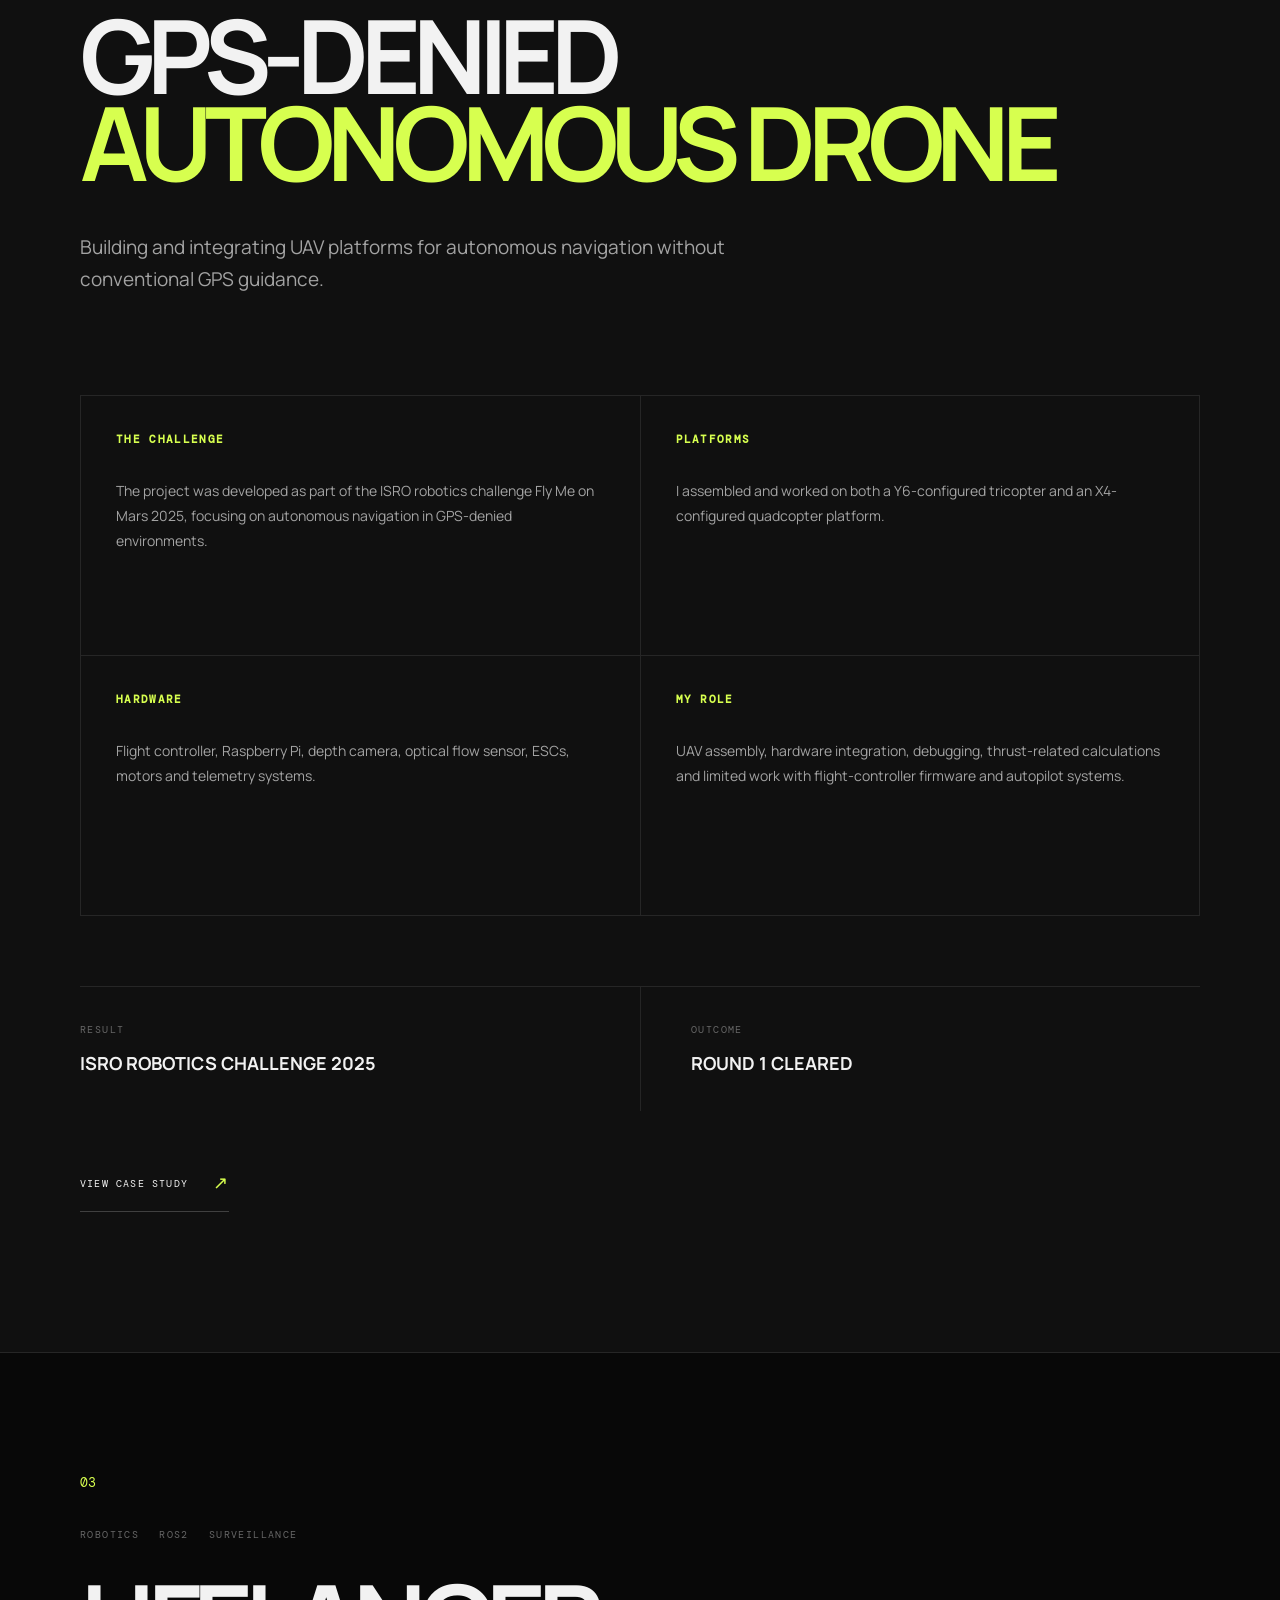
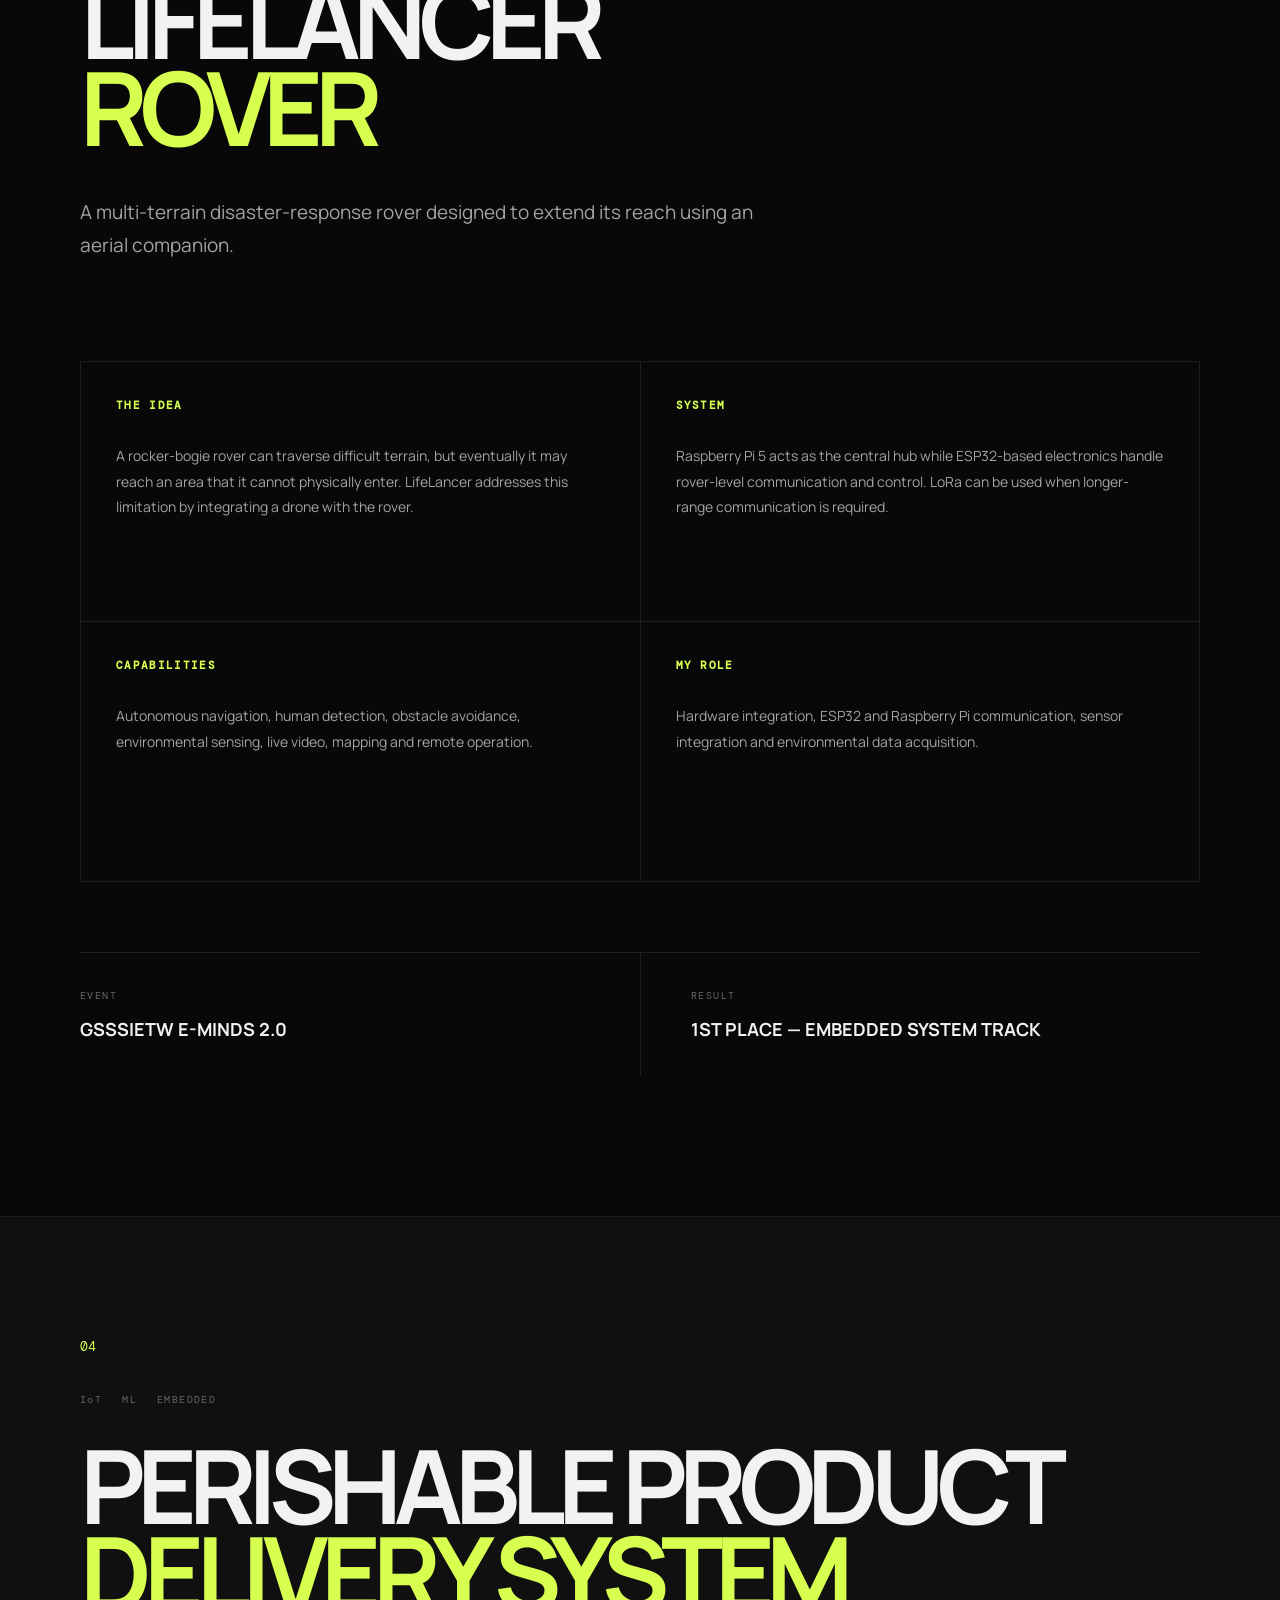
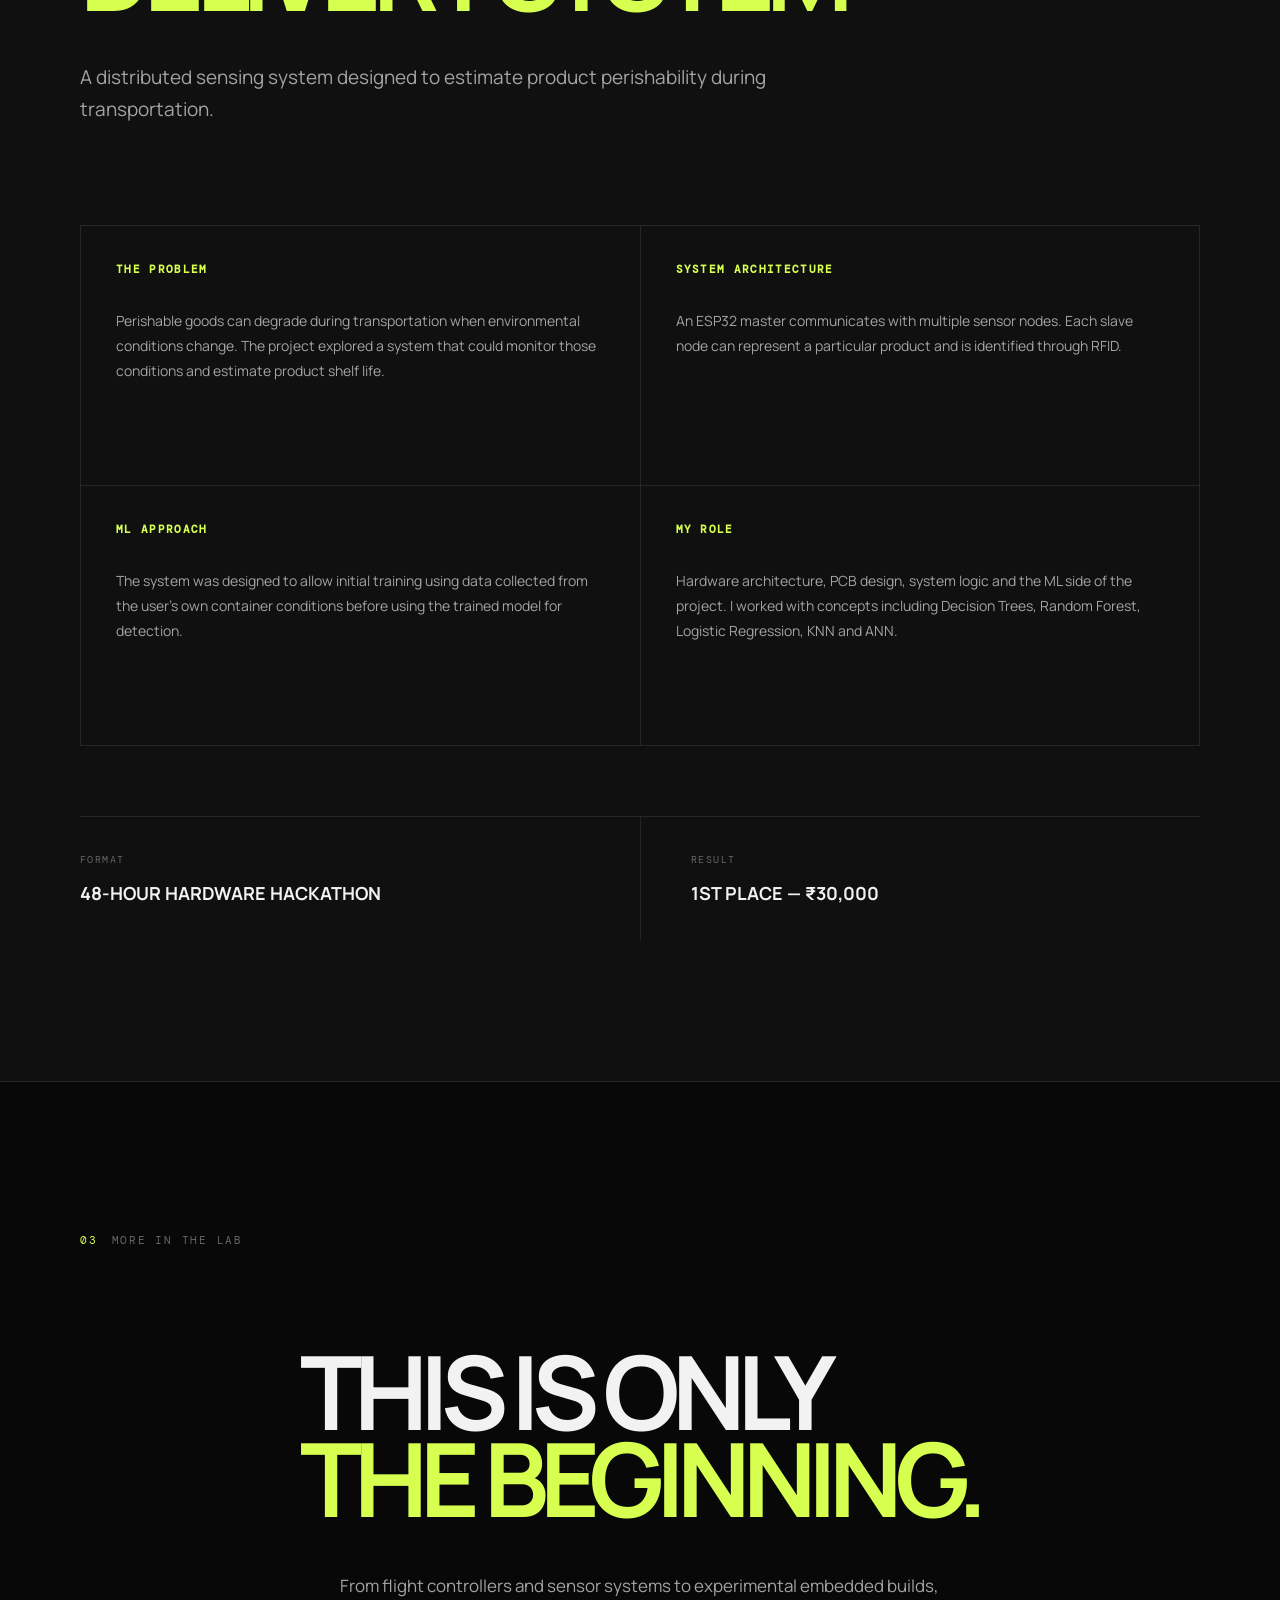
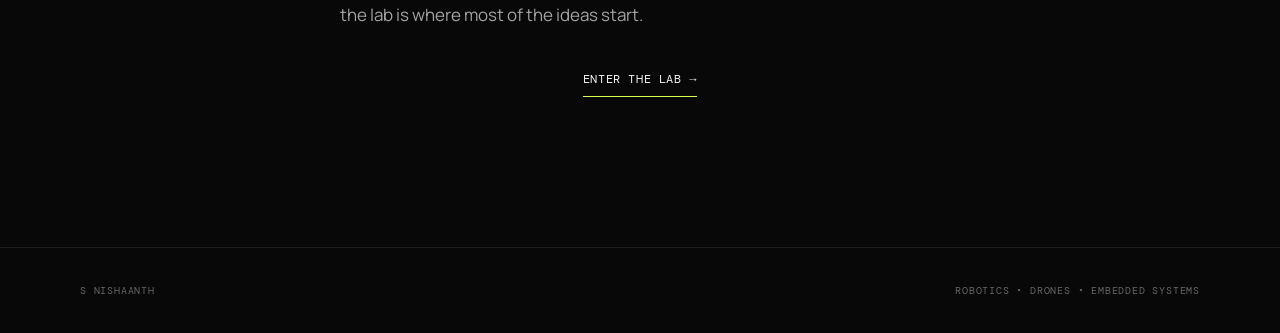
==== commit 9ba085d5: "Add autonomous drone case study" ====
--- a/projects.html
+++ b/projects.html
@@ -277,7 +277,7 @@
 
         </div>
 
-        <div class="project-result">
+                <div class="project-result">
 
             <div>
                 <span>RESULT</span>
@@ -293,6 +293,13 @@
                 </strong>
             </div>
 
+        </div>
+
+        <div class="project-case-link">
+            <a href="drone.html">
+                VIEW CASE STUDY
+                <span>↗</span>
+            </a>
         </div>
 
     </div>
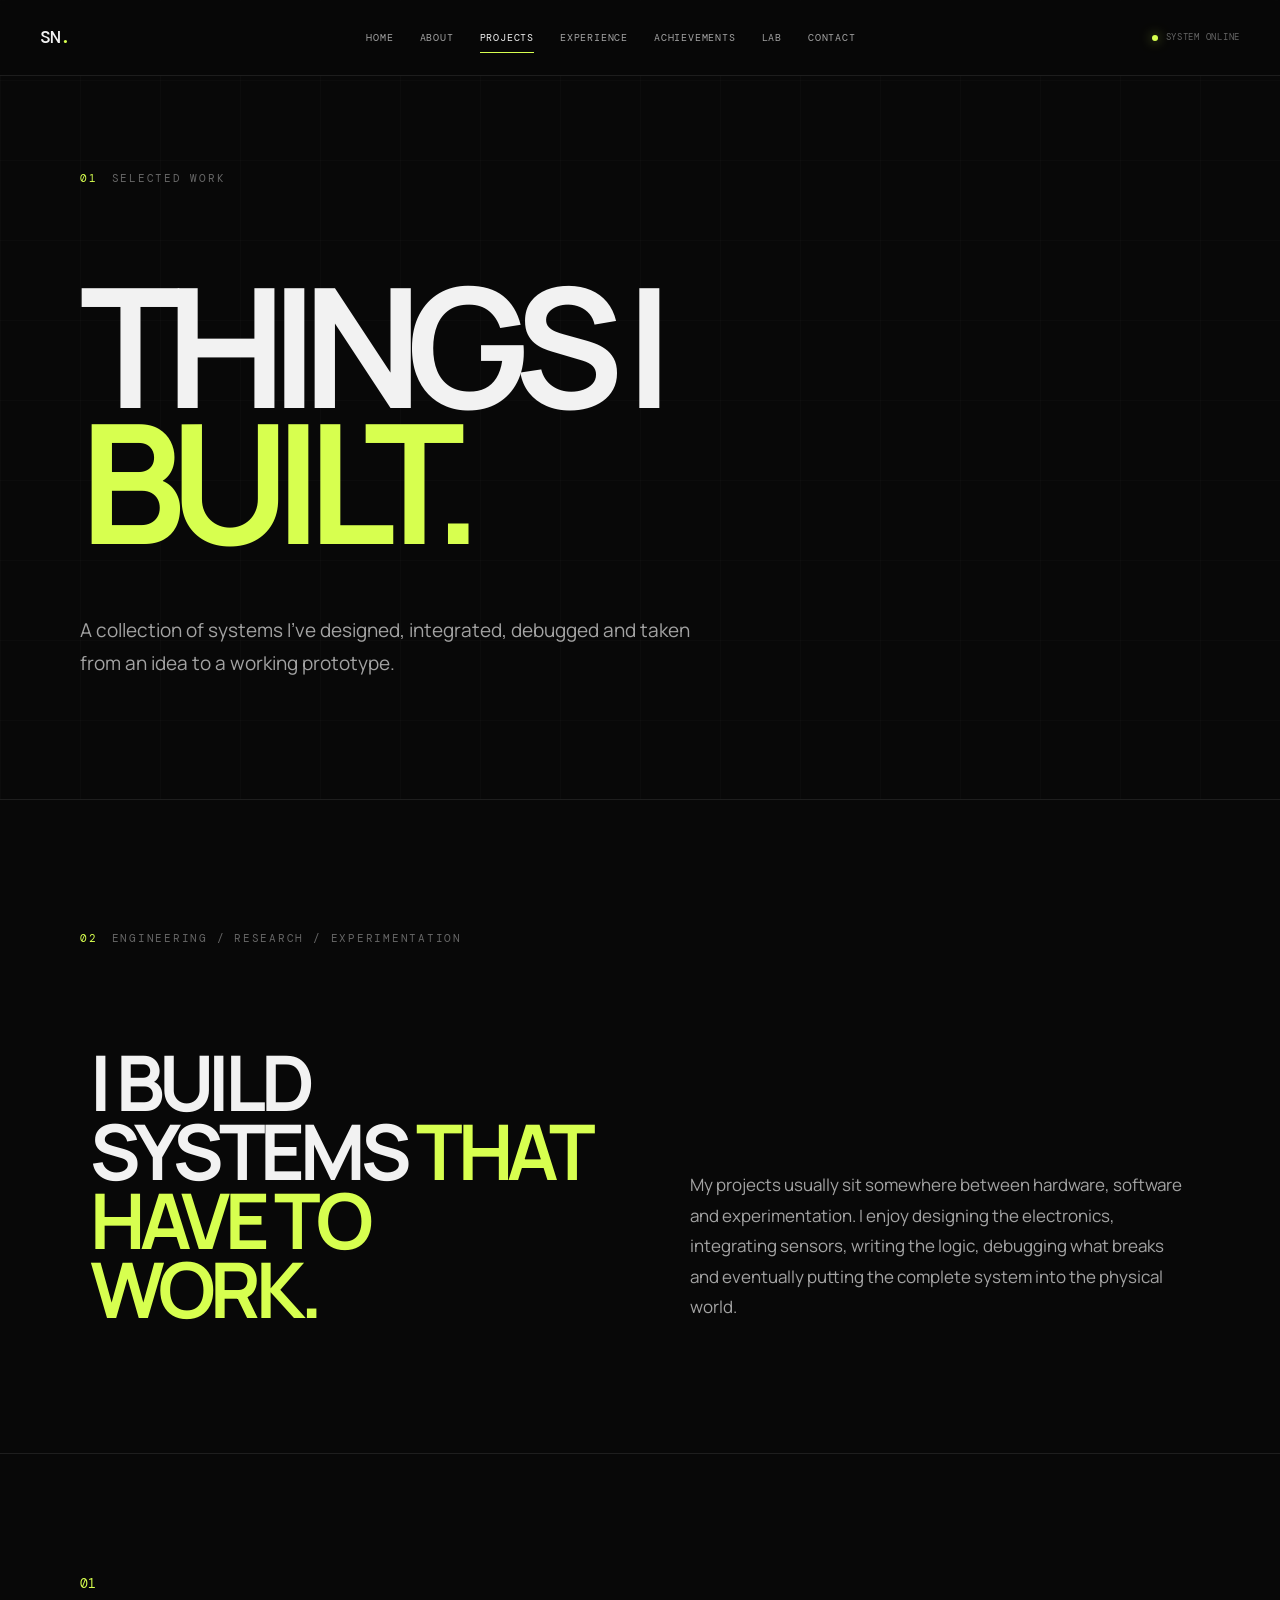
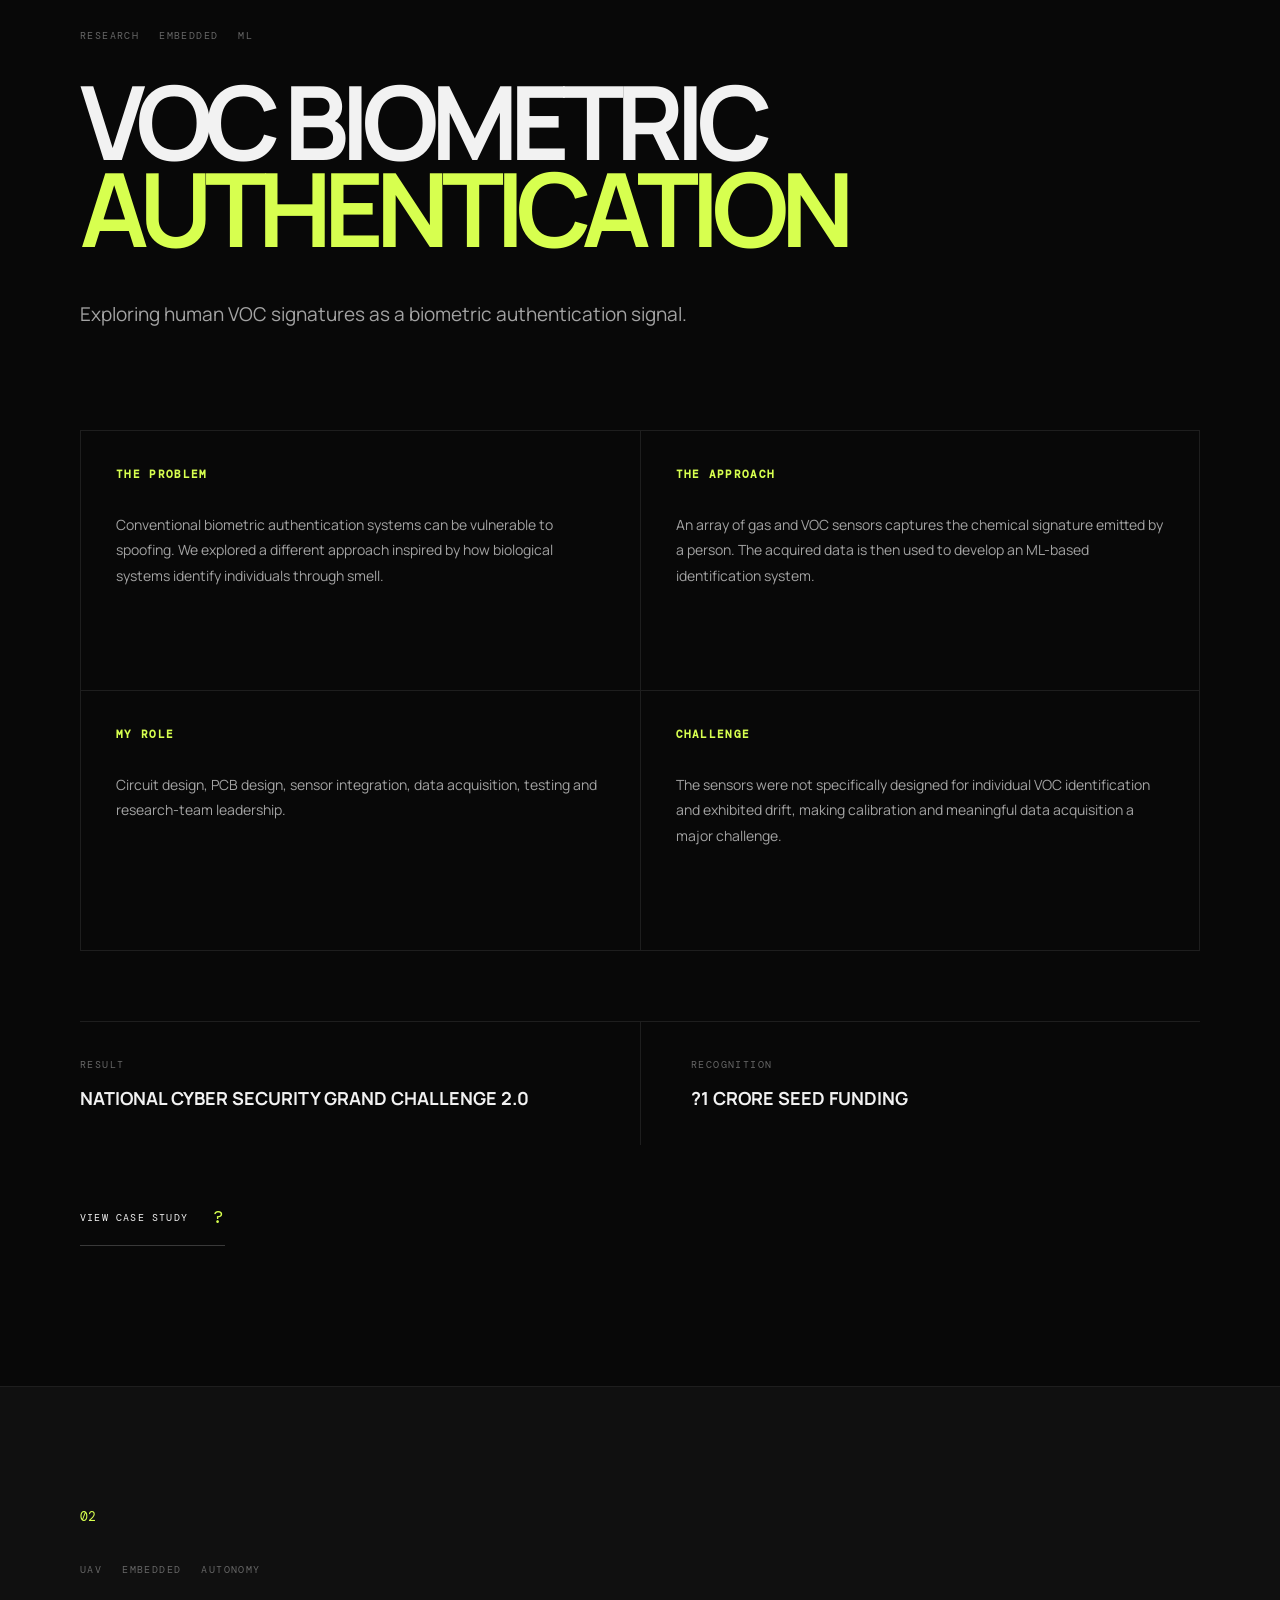
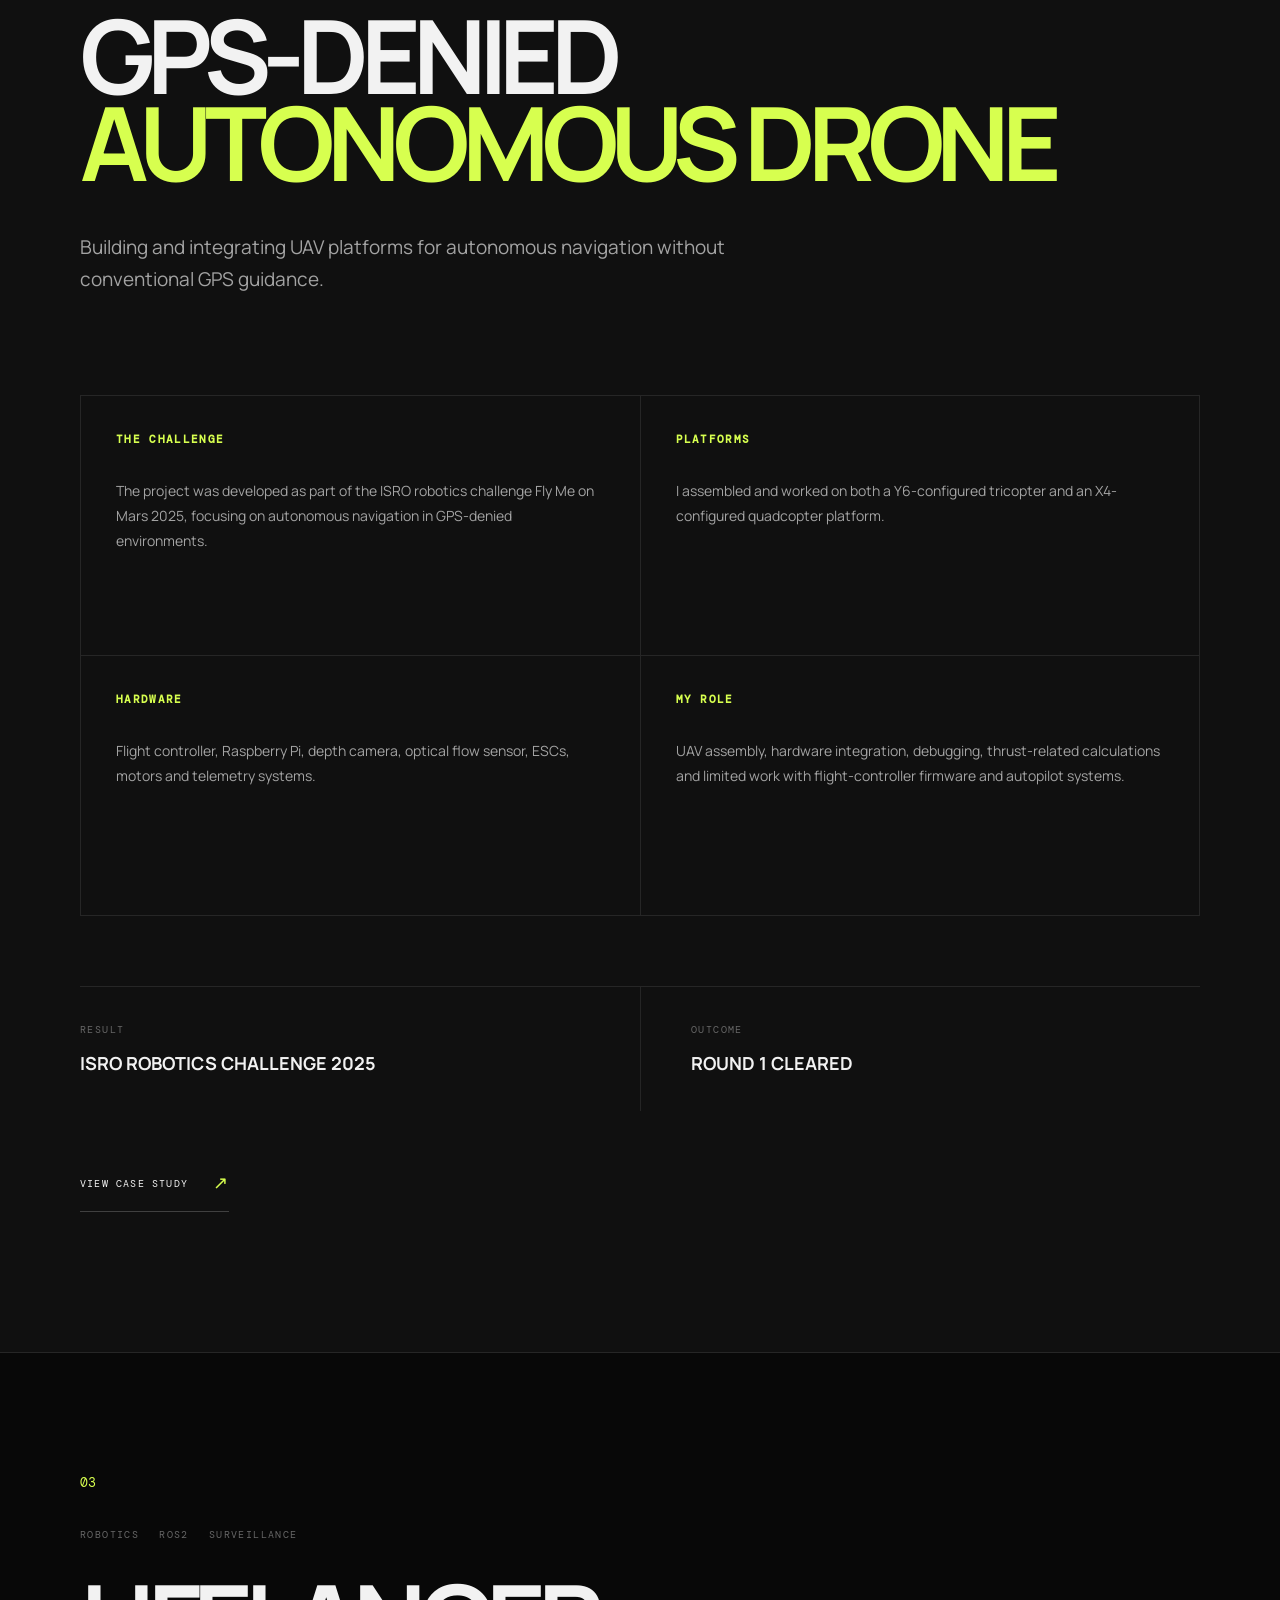
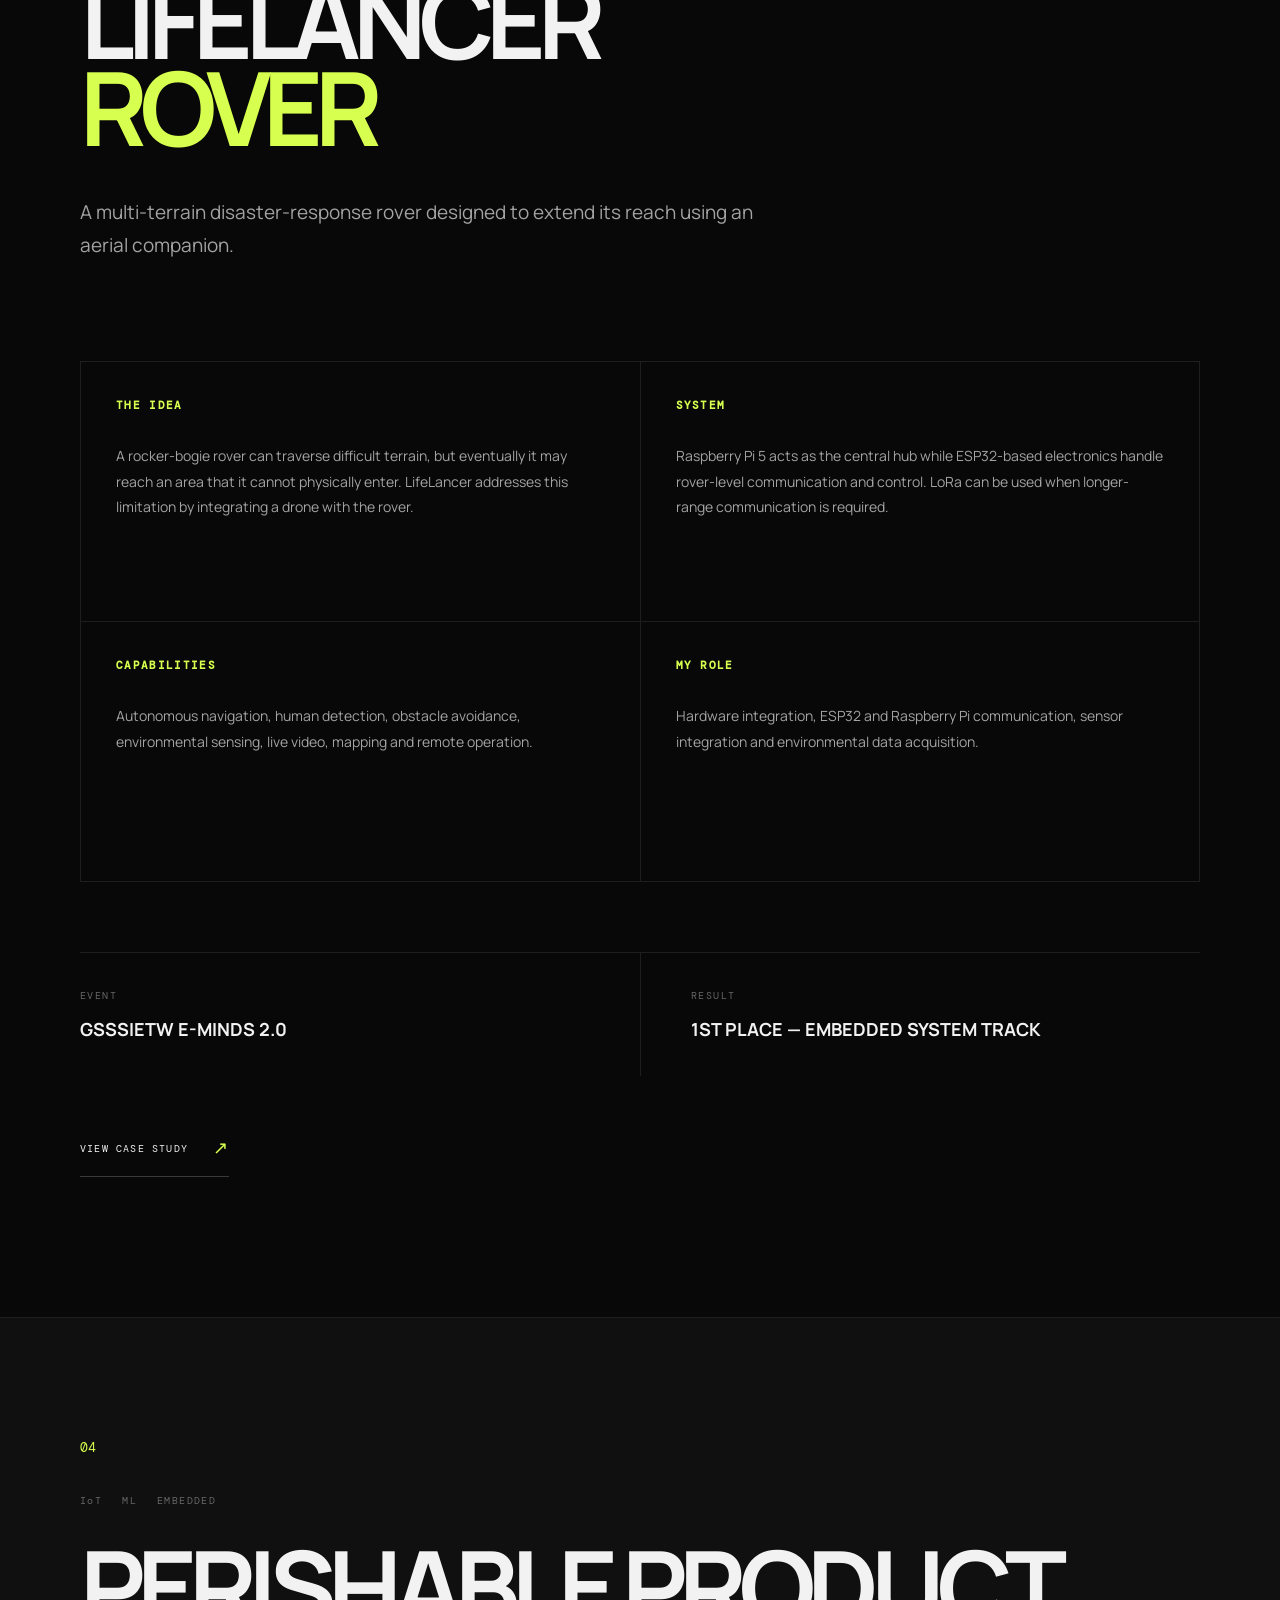
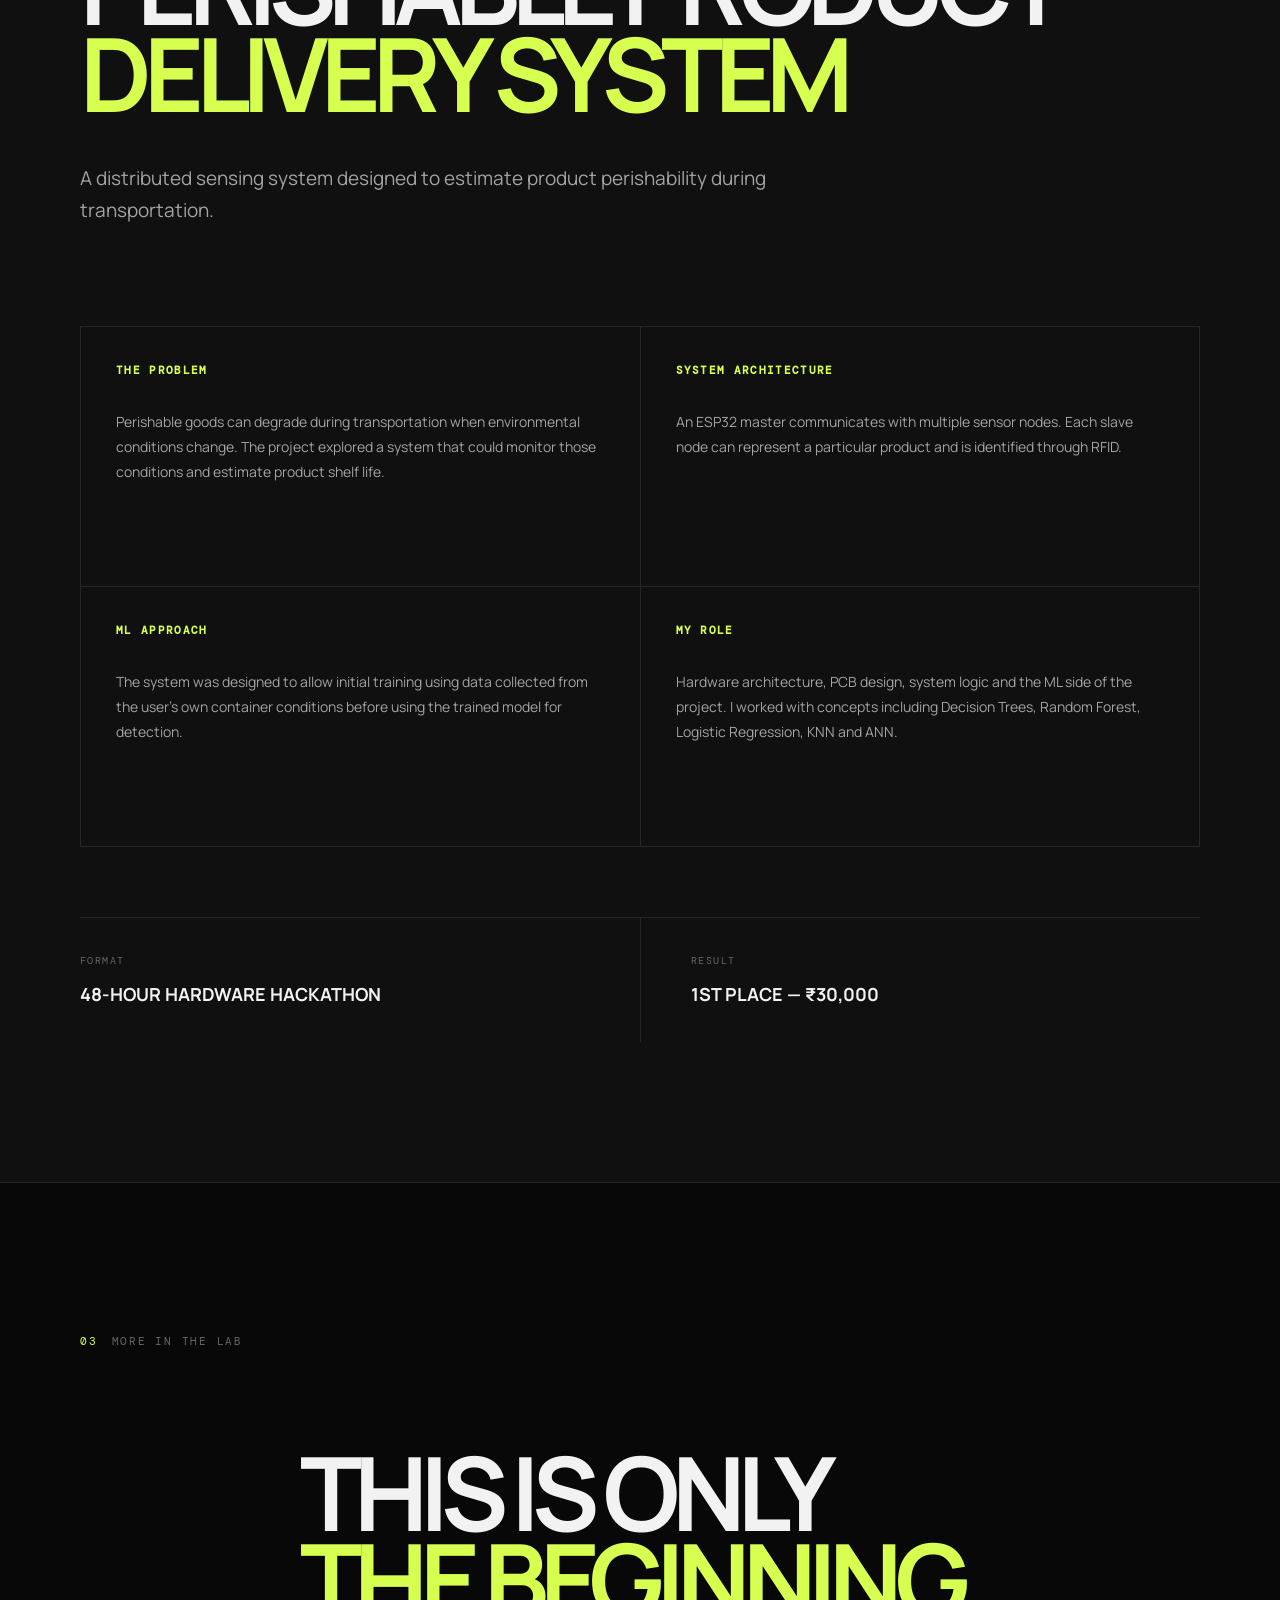
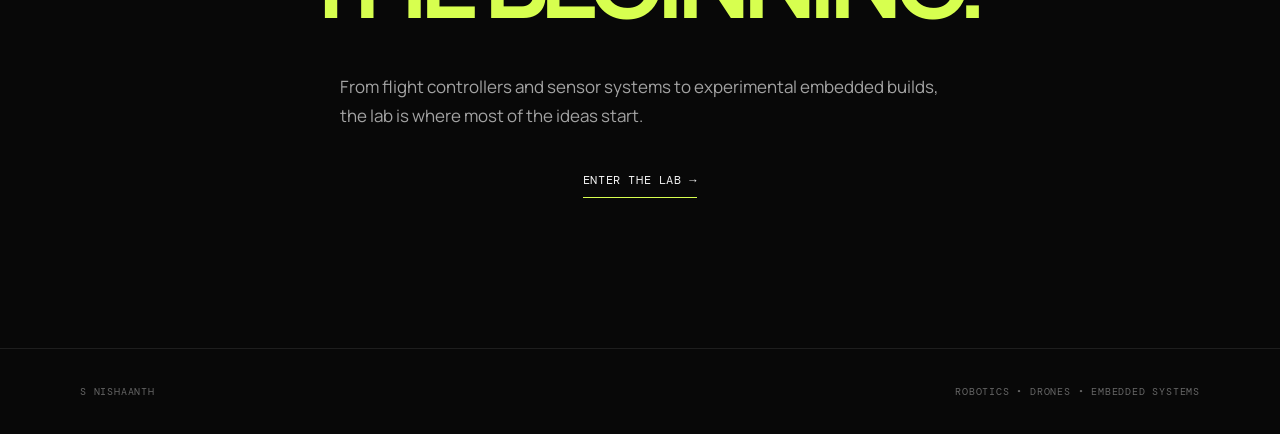
==== commit de49ec7e: "Add LifeLancer rover case study" ====
--- a/projects.html
+++ b/projects.html
@@ -378,7 +378,7 @@
 
         </div>
 
-        <div class="project-result">
+                <div class="project-result">
 
             <div>
                 <span>EVENT</span>
@@ -394,6 +394,13 @@
                 </strong>
             </div>
 
+        </div>
+
+        <div class="project-case-link">
+            <a href="lifelancer.html">
+                VIEW CASE STUDY
+                <span>↗</span>
+            </a>
         </div>
 
     </div>
